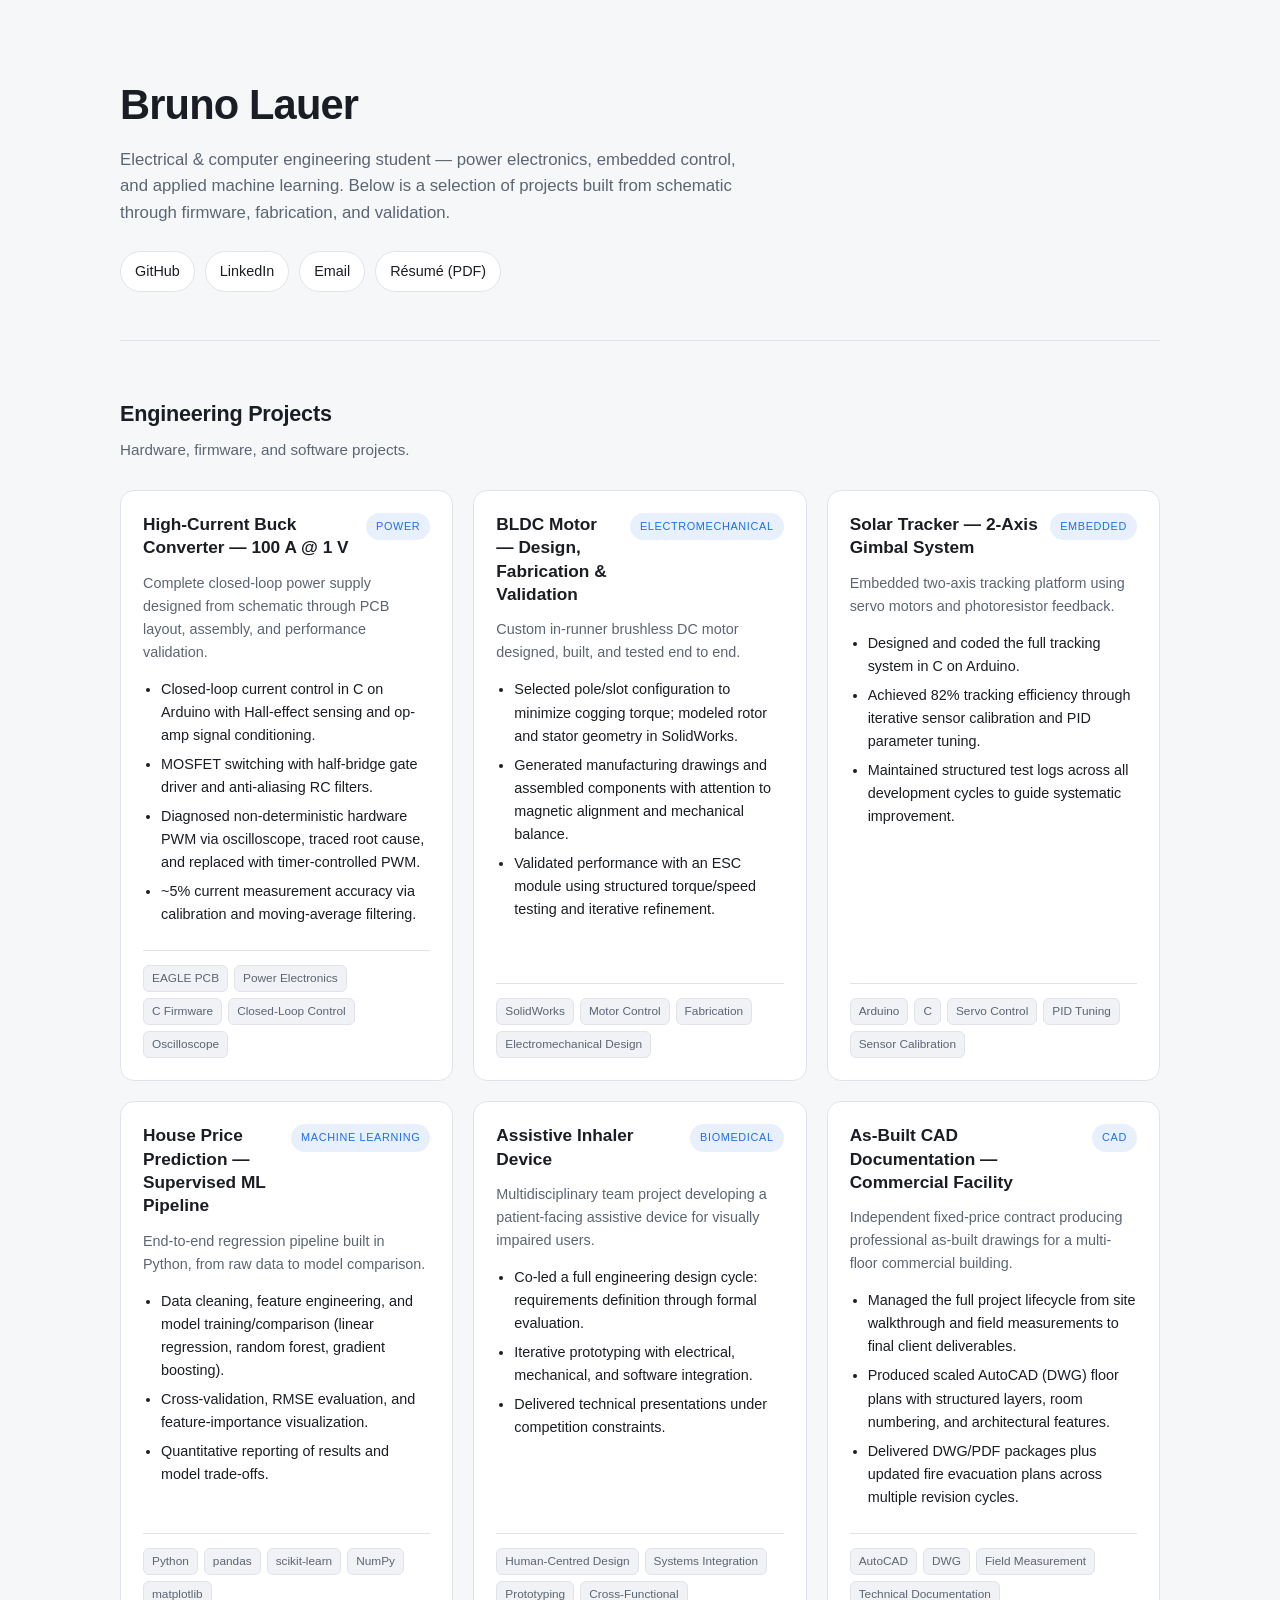
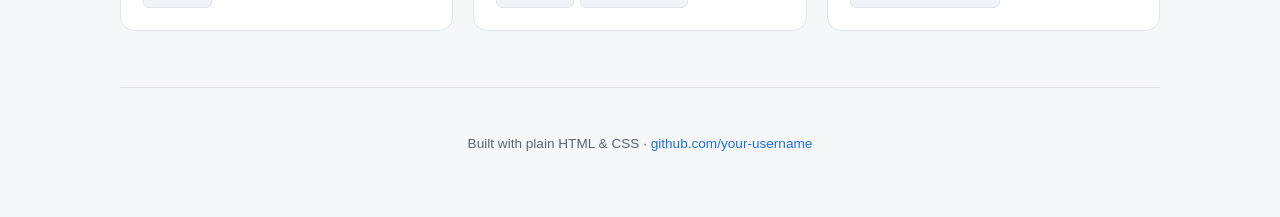
==== index.html @ 1a4f3170 "index.html" ====
<!DOCTYPE html>
<html lang="en">
<head>
<meta charset="UTF-8">
<meta name="viewport" content="width=device-width, initial-scale=1.0">
<title>Bruno Lauer — Engineering Projects</title>
<style>
  :root {
    --bg: #0f1115;
    --surface: #171a21;
    --surface-2: #1e222b;
    --border: #2a2f3a;
    --text: #e8eaf0;
    --muted: #9aa3b2;
    --accent: #4f9cf9;
    --accent-soft: rgba(79, 156, 249, 0.12);
    --radius: 14px;
  }

  @media (prefers-color-scheme: light) {
    :root {
      --bg: #f6f7f9;
      --surface: #ffffff;
      --surface-2: #f0f2f5;
      --border: #e0e4ea;
      --text: #1a1d23;
      --muted: #5c6572;
      --accent: #1f6feb;
      --accent-soft: rgba(31, 111, 235, 0.10);
    }
  }

  * { box-sizing: border-box; }

  html { scroll-behavior: smooth; }

  body {
    margin: 0;
    font-family: -apple-system, BlinkMacSystemFont, "Segoe UI", Roboto,
                 Helvetica, Arial, sans-serif;
    background: var(--bg);
    color: var(--text);
    line-height: 1.6;
    -webkit-font-smoothing: antialiased;
  }

  .wrap {
    max-width: 1080px;
    margin: 0 auto;
    padding: 0 20px;
  }

  /* ---------- Header ---------- */
  header {
    padding: 72px 0 48px;
    border-bottom: 1px solid var(--border);
  }

  header h1 {
    font-size: clamp(1.9rem, 4vw, 2.6rem);
    margin: 0 0 8px;
    letter-spacing: -0.02em;
  }

  .tagline {
    color: var(--muted);
    font-size: 1.05rem;
    max-width: 640px;
    margin: 0 0 24px;
  }

  .links {
    display: flex;
    flex-wrap: wrap;
    gap: 10px;
  }

  .links a {
    display: inline-flex;
    align-items: center;
    gap: 6px;
    padding: 8px 14px;
    border: 1px solid var(--border);
    border-radius: 999px;
    background: var(--surface);
    color: var(--text);
    text-decoration: none;
    font-size: 0.9rem;
    transition: border-color .15s, transform .15s;
  }

  .links a:hover {
    border-color: var(--accent);
    transform: translateY(-1px);
  }

  /* ---------- Sections ---------- */
  section { padding: 56px 0; }

  h2 {
    font-size: 1.35rem;
    margin: 0 0 6px;
    letter-spacing: -0.01em;
  }

  .section-sub {
    color: var(--muted);
    font-size: 0.95rem;
    margin: 0 0 28px;
  }

  /* ---------- Project grid ---------- */
  .grid {
    display: grid;
    grid-template-columns: repeat(auto-fit, minmax(320px, 1fr));
    gap: 20px;
  }

  .card {
    background: var(--surface);
    border: 1px solid var(--border);
    border-radius: var(--radius);
    padding: 22px;
    display: flex;
    flex-direction: column;
    transition: border-color .18s, transform .18s;
  }

  .card:hover {
    border-color: var(--accent);
    transform: translateY(-2px);
  }

  .card-top {
    display: flex;
    align-items: flex-start;
    justify-content: space-between;
    gap: 12px;
    margin-bottom: 4px;
  }

  .card h3 {
    font-size: 1.08rem;
    margin: 0;
    line-height: 1.35;
  }

  .badge {
    flex-shrink: 0;
    font-size: 0.68rem;
    text-transform: uppercase;
    letter-spacing: 0.06em;
    padding: 4px 9px;
    border-radius: 999px;
    background: var(--accent-soft);
    color: var(--accent);
    border: 1px solid transparent;
    white-space: nowrap;
  }

  .card .summary {
    color: var(--muted);
    font-size: 0.9rem;
    margin: 8px 0 14px;
  }

  .card ul {
    margin: 0 0 18px;
    padding-left: 18px;
    font-size: 0.9rem;
  }

  .card ul li { margin-bottom: 6px; }

  .tags {
    display: flex;
    flex-wrap: wrap;
    gap: 6px;
    margin-top: auto;
    padding-top: 14px;
    border-top: 1px solid var(--border);
  }

  .tag {
    font-size: 0.74rem;
    color: var(--muted);
    background: var(--surface-2);
    border: 1px solid var(--border);
    border-radius: 6px;
    padding: 3px 8px;
  }

  /* ---------- Footer ---------- */
  footer {
    border-top: 1px solid var(--border);
    padding: 32px 0 48px;
    color: var(--muted);
    font-size: 0.85rem;
    text-align: center;
  }

  footer a { color: var(--accent); text-decoration: none; }
  footer a:hover { text-decoration: underline; }
</style>
</head>
<body>

<div class="wrap">

  <!-- ================= HEADER ================= -->
  <header>
    <h1>Bruno Lauer</h1>
    <p class="tagline">
      Electrical &amp; computer engineering student — power electronics, embedded
      control, and applied machine learning. Below is a selection of projects
      built from schematic through firmware, fabrication, and validation.
    </p>
    <nav class="links">
      <a href="https://github.com/your-username">GitHub</a>
      <a href="https://linkedin.com/in/your-profile">LinkedIn</a>
      <a href="mailto:you@example.com">Email</a>
      <a href="resume.pdf">Résumé (PDF)</a>
    </nav>
  </header>

  <!-- ================= PROJECTS ================= -->
  <section id="projects">
    <h2>Engineering Projects</h2>
    <p class="section-sub">Hardware, firmware, and software projects.</p>

    <div class="grid">

      <!-- Buck Converter -->
      <article class="card">
        <div class="card-top">
          <h3>High-Current Buck Converter — 100&nbsp;A @ 1&nbsp;V</h3>
          <span class="badge">Power</span>
        </div>
        <p class="summary">
          Complete closed-loop power supply designed from schematic through PCB
          layout, assembly, and performance validation.
        </p>
        <ul>
          <li>Closed-loop current control in C on Arduino with Hall-effect sensing
              and op-amp signal conditioning.</li>
          <li>MOSFET switching with half-bridge gate driver and anti-aliasing RC filters.</li>
          <li>Diagnosed non-deterministic hardware PWM via oscilloscope, traced root
              cause, and replaced with timer-controlled PWM.</li>
          <li>~5% current measurement accuracy via calibration and moving-average filtering.</li>
        </ul>
        <div class="tags">
          <span class="tag">EAGLE PCB</span>
          <span class="tag">Power Electronics</span>
          <span class="tag">C Firmware</span>
          <span class="tag">Closed-Loop Control</span>
          <span class="tag">Oscilloscope</span>
        </div>
      </article>

      <!-- BLDC Motor -->
      <article class="card">
        <div class="card-top">
          <h3>BLDC Motor — Design, Fabrication &amp; Validation</h3>
          <span class="badge">Electromechanical</span>
        </div>
        <p class="summary">
          Custom in-runner brushless DC motor designed, built, and tested end to end.
        </p>
        <ul>
          <li>Selected pole/slot configuration to minimize cogging torque; modeled
              rotor and stator geometry in SolidWorks.</li>
          <li>Generated manufacturing drawings and assembled components with attention
              to magnetic alignment and mechanical balance.</li>
          <li>Validated performance with an ESC module using structured torque/speed
              testing and iterative refinement.</li>
        </ul>
        <div class="tags">
          <span class="tag">SolidWorks</span>
          <span class="tag">Motor Control</span>
          <span class="tag">Fabrication</span>
          <span class="tag">Electromechanical Design</span>
        </div>
      </article>

      <!-- Solar Tracker -->
      <article class="card">
        <div class="card-top">
          <h3>Solar Tracker — 2-Axis Gimbal System</h3>
          <span class="badge">Embedded</span>
        </div>
        <p class="summary">
          Embedded two-axis tracking platform using servo motors and photoresistor feedback.
        </p>
        <ul>
          <li>Designed and coded the full tracking system in C on Arduino.</li>
          <li>Achieved 82% tracking efficiency through iterative sensor calibration
              and PID parameter tuning.</li>
          <li>Maintained structured test logs across all development cycles to guide
              systematic improvement.</li>
        </ul>
        <div class="tags">
          <span class="tag">Arduino</span>
          <span class="tag">C</span>
          <span class="tag">Servo Control</span>
          <span class="tag">PID Tuning</span>
          <span class="tag">Sensor Calibration</span>
        </div>
      </article>

      <!-- House Price ML -->
      <article class="card">
        <div class="card-top">
          <h3>House Price Prediction — Supervised ML Pipeline</h3>
          <span class="badge">Machine Learning</span>
        </div>
        <p class="summary">
          End-to-end regression pipeline built in Python, from raw data to model comparison.
        </p>
        <ul>
          <li>Data cleaning, feature engineering, and model training/comparison
              (linear regression, random forest, gradient boosting).</li>
          <li>Cross-validation, RMSE evaluation, and feature-importance visualization.</li>
          <li>Quantitative reporting of results and model trade-offs.</li>
        </ul>
        <div class="tags">
          <span class="tag">Python</span>
          <span class="tag">pandas</span>
          <span class="tag">scikit-learn</span>
          <span class="tag">NumPy</span>
          <span class="tag">matplotlib</span>
        </div>
      </article>

      <!-- Assistive Inhaler -->
      <article class="card">
        <div class="card-top">
          <h3>Assistive Inhaler Device</h3>
          <span class="badge">Biomedical</span>
        </div>
        <p class="summary">
          Multidisciplinary team project developing a patient-facing assistive device
          for visually impaired users.
        </p>
        <ul>
          <li>Co-led a full engineering design cycle: requirements definition through
              formal evaluation.</li>
          <li>Iterative prototyping with electrical, mechanical, and software integration.</li>
          <li>Delivered technical presentations under competition constraints.</li>
        </ul>
        <div class="tags">
          <span class="tag">Human-Centred Design</span>
          <span class="tag">Systems Integration</span>
          <span class="tag">Prototyping</span>
          <span class="tag">Cross-Functional</span>
        </div>
      </article>

      <!-- CAD Documentation -->
      <article class="card">
        <div class="card-top">
          <h3>As-Built CAD Documentation — Commercial Facility</h3>
          <span class="badge">CAD</span>
        </div>
        <p class="summary">
          Independent fixed-price contract producing professional as-built drawings
          for a multi-floor commercial building.
        </p>
        <ul>
          <li>Managed the full project lifecycle from site walkthrough and field
              measurements to final client deliverables.</li>
          <li>Produced scaled AutoCAD (DWG) floor plans with structured layers,
              room numbering, and architectural features.</li>
          <li>Delivered DWG/PDF packages plus updated fire evacuation plans across
              multiple revision cycles.</li>
        </ul>
        <div class="tags">
          <span class="tag">AutoCAD</span>
          <span class="tag">DWG</span>
          <span class="tag">Field Measurement</span>
          <span class="tag">Technical Documentation</span>
        </div>
      </article>

    </div>
  </section>

  <!-- ================= FOOTER ================= -->
  <footer>
    <p>
      Built with plain HTML &amp; CSS ·
      <a href="https://github.com/your-username">github.com/your-username</a>
    </p>
  </footer>

</div>

</body>
</html>
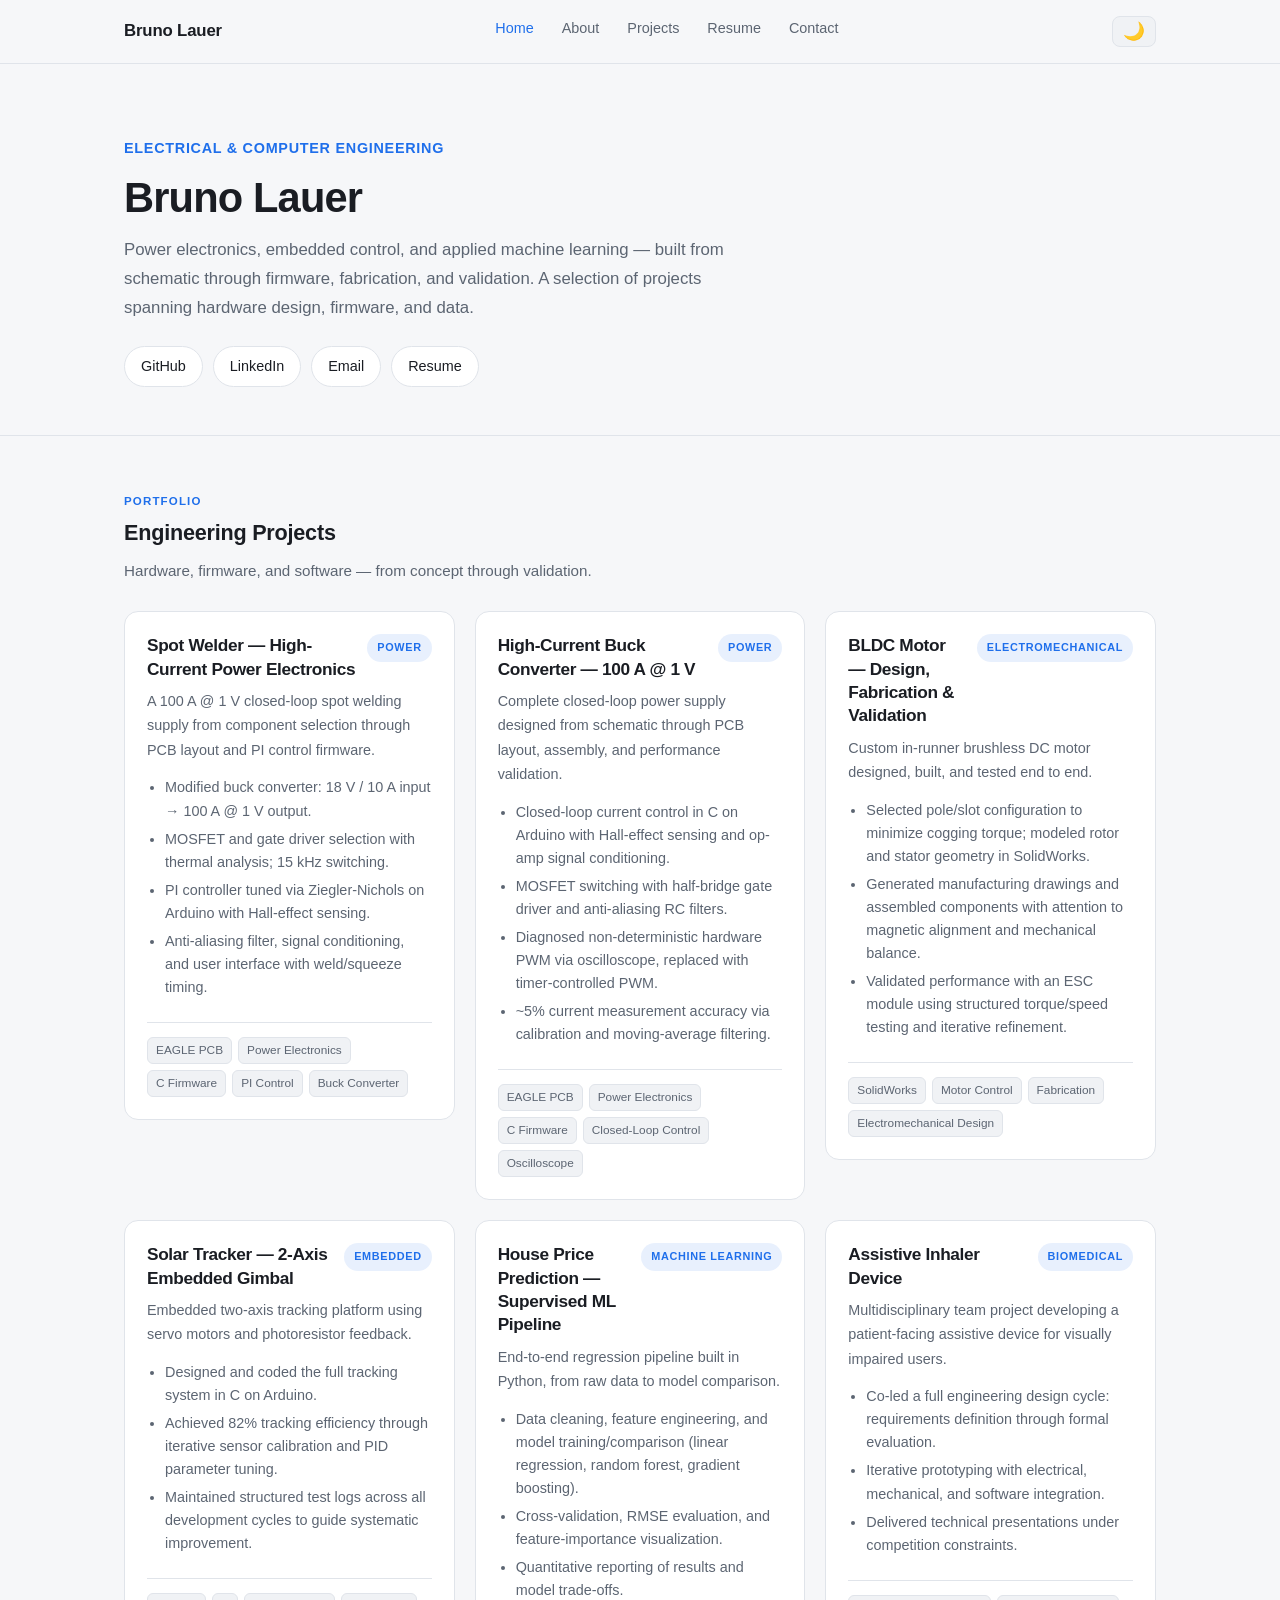
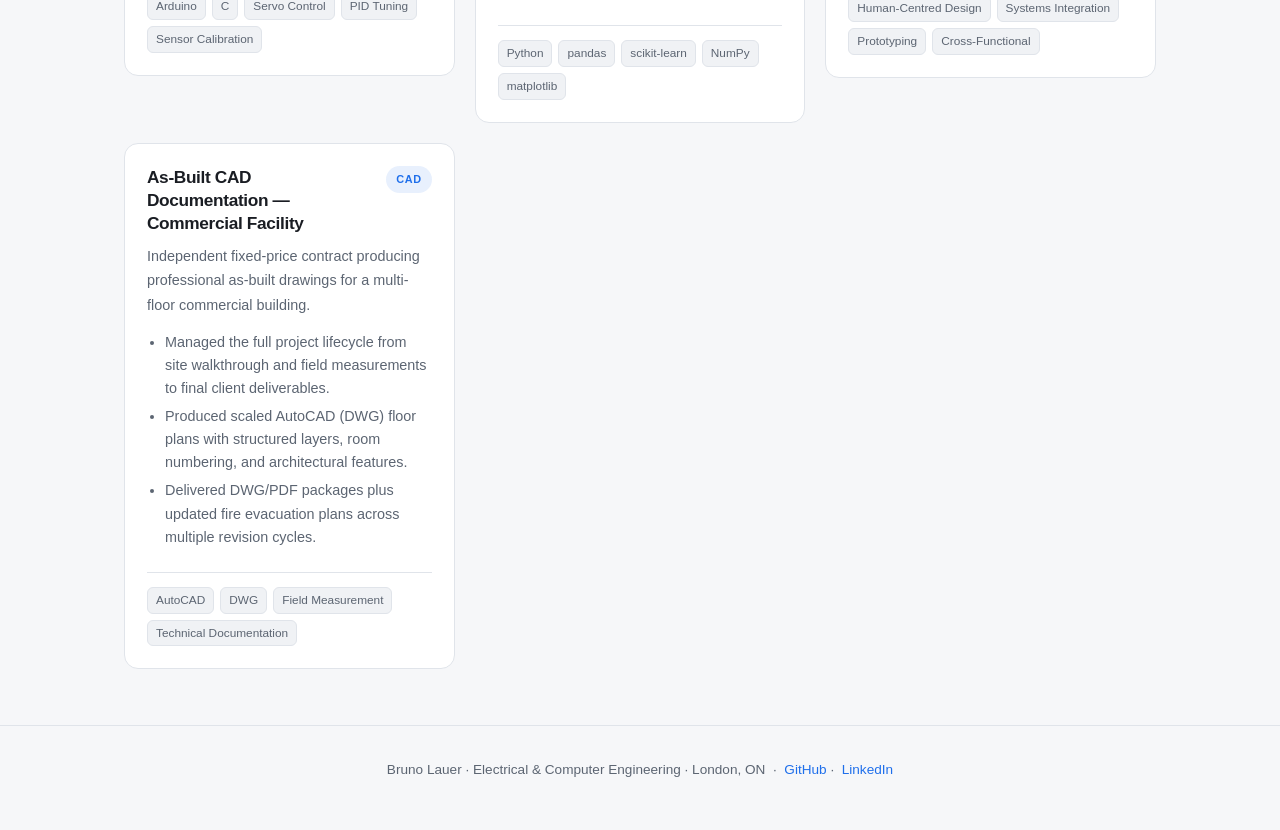
==== commit 885cfc3d: "Website update" ====
--- a/index.html
+++ b/index.html
@@ -4,395 +4,181 @@
 <meta charset="UTF-8">
 <meta name="viewport" content="width=device-width, initial-scale=1.0">
 <title>Bruno Lauer — Engineering Projects</title>
-<style>
-  :root {
-    --bg: #0f1115;
-    --surface: #171a21;
-    --surface-2: #1e222b;
-    --border: #2a2f3a;
-    --text: #e8eaf0;
-    --muted: #9aa3b2;
-    --accent: #4f9cf9;
-    --accent-soft: rgba(79, 156, 249, 0.12);
-    --radius: 14px;
-  }
-
-  @media (prefers-color-scheme: light) {
-    :root {
-      --bg: #f6f7f9;
-      --surface: #ffffff;
-      --surface-2: #f0f2f5;
-      --border: #e0e4ea;
-      --text: #1a1d23;
-      --muted: #5c6572;
-      --accent: #1f6feb;
-      --accent-soft: rgba(31, 111, 235, 0.10);
-    }
-  }
-
-  * { box-sizing: border-box; }
-
-  html { scroll-behavior: smooth; }
-
-  body {
-    margin: 0;
-    font-family: -apple-system, BlinkMacSystemFont, "Segoe UI", Roboto,
-                 Helvetica, Arial, sans-serif;
-    background: var(--bg);
-    color: var(--text);
-    line-height: 1.6;
-    -webkit-font-smoothing: antialiased;
-  }
-
-  .wrap {
-    max-width: 1080px;
-    margin: 0 auto;
-    padding: 0 20px;
-  }
-
-  /* ---------- Header ---------- */
-  header {
-    padding: 72px 0 48px;
-    border-bottom: 1px solid var(--border);
-  }
-
-  header h1 {
-    font-size: clamp(1.9rem, 4vw, 2.6rem);
-    margin: 0 0 8px;
-    letter-spacing: -0.02em;
-  }
-
-  .tagline {
-    color: var(--muted);
-    font-size: 1.05rem;
-    max-width: 640px;
-    margin: 0 0 24px;
-  }
-
-  .links {
-    display: flex;
-    flex-wrap: wrap;
-    gap: 10px;
-  }
-
-  .links a {
-    display: inline-flex;
-    align-items: center;
-    gap: 6px;
-    padding: 8px 14px;
-    border: 1px solid var(--border);
-    border-radius: 999px;
-    background: var(--surface);
-    color: var(--text);
-    text-decoration: none;
-    font-size: 0.9rem;
-    transition: border-color .15s, transform .15s;
-  }
-
-  .links a:hover {
-    border-color: var(--accent);
-    transform: translateY(-1px);
-  }
-
-  /* ---------- Sections ---------- */
-  section { padding: 56px 0; }
-
-  h2 {
-    font-size: 1.35rem;
-    margin: 0 0 6px;
-    letter-spacing: -0.01em;
-  }
-
-  .section-sub {
-    color: var(--muted);
-    font-size: 0.95rem;
-    margin: 0 0 28px;
-  }
-
-  /* ---------- Project grid ---------- */
-  .grid {
-    display: grid;
-    grid-template-columns: repeat(auto-fit, minmax(320px, 1fr));
-    gap: 20px;
-  }
-
-  .card {
-    background: var(--surface);
-    border: 1px solid var(--border);
-    border-radius: var(--radius);
-    padding: 22px;
-    display: flex;
-    flex-direction: column;
-    transition: border-color .18s, transform .18s;
-  }
-
-  .card:hover {
-    border-color: var(--accent);
-    transform: translateY(-2px);
-  }
-
-  .card-top {
-    display: flex;
-    align-items: flex-start;
-    justify-content: space-between;
-    gap: 12px;
-    margin-bottom: 4px;
-  }
-
-  .card h3 {
-    font-size: 1.08rem;
-    margin: 0;
-    line-height: 1.35;
-  }
-
-  .badge {
-    flex-shrink: 0;
-    font-size: 0.68rem;
-    text-transform: uppercase;
-    letter-spacing: 0.06em;
-    padding: 4px 9px;
-    border-radius: 999px;
-    background: var(--accent-soft);
-    color: var(--accent);
-    border: 1px solid transparent;
-    white-space: nowrap;
-  }
-
-  .card .summary {
-    color: var(--muted);
-    font-size: 0.9rem;
-    margin: 8px 0 14px;
-  }
-
-  .card ul {
-    margin: 0 0 18px;
-    padding-left: 18px;
-    font-size: 0.9rem;
-  }
-
-  .card ul li { margin-bottom: 6px; }
-
-  .tags {
-    display: flex;
-    flex-wrap: wrap;
-    gap: 6px;
-    margin-top: auto;
-    padding-top: 14px;
-    border-top: 1px solid var(--border);
-  }
-
-  .tag {
-    font-size: 0.74rem;
-    color: var(--muted);
-    background: var(--surface-2);
-    border: 1px solid var(--border);
-    border-radius: 6px;
-    padding: 3px 8px;
-  }
-
-  /* ---------- Footer ---------- */
-  footer {
-    border-top: 1px solid var(--border);
-    padding: 32px 0 48px;
-    color: var(--muted);
-    font-size: 0.85rem;
-    text-align: center;
-  }
-
-  footer a { color: var(--accent); text-decoration: none; }
-  footer a:hover { text-decoration: underline; }
-</style>
+<link rel="stylesheet" href="assets/css/style.css">
 </head>
 <body>
 
-<div class="wrap">
+<nav class="nav">
+  <div class="wrap">
+    <a href="index.html" class="nav-brand">Bruno Lauer</a>
+    <ul class="nav-links" id="nav-links">
+      <li><a href="index.html">Home</a></li>
+      <li><a href="about.html">About</a></li>
+      <li><a href="projects/index.html">Projects</a></li>
+      <li><a href="resume.html">Resume</a></li>
+      <li><a href="contact.html">Contact</a></li>
+    </ul>
+    <div class="nav-right">
+      <button class="theme-toggle" id="theme-toggle" aria-label="Toggle theme">☀️</button>
+      <button class="hamburger" id="hamburger" aria-label="Menu">☰</button>
+    </div>
+  </div>
+</nav>
 
-  <!-- ================= HEADER ================= -->
-  <header>
+<header class="hero">
+  <div class="wrap">
+    <p class="hero-sub">Electrical &amp; Computer Engineering</p>
     <h1>Bruno Lauer</h1>
     <p class="tagline">
-      Electrical &amp; computer engineering student — power electronics, embedded
-      control, and applied machine learning. Below is a selection of projects
-      built from schematic through firmware, fabrication, and validation.
+      Power electronics, embedded control, and applied machine learning — built from
+      schematic through firmware, fabrication, and validation. A selection of projects
+      spanning hardware design, firmware, and data.
     </p>
     <nav class="links">
-      <a href="https://github.com/your-username">GitHub</a>
-      <a href="https://linkedin.com/in/your-profile">LinkedIn</a>
-      <a href="mailto:you@example.com">Email</a>
-      <a href="resume.pdf">Résumé (PDF)</a>
+      <a href="https://github.com/Blauer4096" target="_blank" rel="noopener">GitHub</a>
+      <a href="https://linkedin.com/in/bruno-lauer-353a502b2" target="_blank" rel="noopener">LinkedIn</a>
+      <a href="mailto:lb2017dec5@gmail.com">Email</a>
+      <a href="resume.html">Resume</a>
     </nav>
-  </header>
+  </div>
+</header>
 
-  <!-- ================= PROJECTS ================= -->
-  <section id="projects">
-    <h2>Engineering Projects</h2>
-    <p class="section-sub">Hardware, firmware, and software projects.</p>
+<main>
+  <div class="wrap">
+    <section id="projects">
+      <p class="section-label">Portfolio</p>
+      <h2>Engineering Projects</h2>
+      <p class="section-sub">Hardware, firmware, and software — from concept through validation.</p>
+      <div class="grid">
 
-    <div class="grid">
+        <a href="projects/spot-welder.html" class="card-link">
+          <article class="card">
+            <div class="card-top"><h3>Spot Welder — High-Current Power Electronics</h3><span class="badge">Power</span></div>
+            <p class="summary">A 100 A @ 1 V closed-loop spot welding supply from component selection through PCB layout and PI control firmware.</p>
+            <ul>
+              <li>Modified buck converter: 18 V / 10 A input &rarr; 100 A @ 1 V output.</li>
+              <li>MOSFET and gate driver selection with thermal analysis; 15 kHz switching.</li>
+              <li>PI controller tuned via Ziegler-Nichols on Arduino with Hall-effect sensing.</li>
+              <li>Anti-aliasing filter, signal conditioning, and user interface with weld/squeeze timing.</li>
+            </ul>
+            <div class="tags">
+              <span class="tag">EAGLE PCB</span><span class="tag">Power Electronics</span><span class="tag">C Firmware</span><span class="tag">PI Control</span><span class="tag">Buck Converter</span>
+            </div>
+          </article>
+        </a>
 
-      <!-- Buck Converter -->
-      <article class="card">
-        <div class="card-top">
-          <h3>High-Current Buck Converter — 100&nbsp;A @ 1&nbsp;V</h3>
-          <span class="badge">Power</span>
-        </div>
-        <p class="summary">
-          Complete closed-loop power supply designed from schematic through PCB
-          layout, assembly, and performance validation.
-        </p>
-        <ul>
-          <li>Closed-loop current control in C on Arduino with Hall-effect sensing
-              and op-amp signal conditioning.</li>
-          <li>MOSFET switching with half-bridge gate driver and anti-aliasing RC filters.</li>
-          <li>Diagnosed non-deterministic hardware PWM via oscilloscope, traced root
-              cause, and replaced with timer-controlled PWM.</li>
-          <li>~5% current measurement accuracy via calibration and moving-average filtering.</li>
-        </ul>
-        <div class="tags">
-          <span class="tag">EAGLE PCB</span>
-          <span class="tag">Power Electronics</span>
-          <span class="tag">C Firmware</span>
-          <span class="tag">Closed-Loop Control</span>
-          <span class="tag">Oscilloscope</span>
-        </div>
-      </article>
+        <a href="projects/buck-converter.html" class="card-link">
+          <article class="card">
+            <div class="card-top"><h3>High-Current Buck Converter — 100&nbsp;A @ 1&nbsp;V</h3><span class="badge">Power</span></div>
+            <p class="summary">Complete closed-loop power supply designed from schematic through PCB layout, assembly, and performance validation.</p>
+            <ul>
+              <li>Closed-loop current control in C on Arduino with Hall-effect sensing and op-amp signal conditioning.</li>
+              <li>MOSFET switching with half-bridge gate driver and anti-aliasing RC filters.</li>
+              <li>Diagnosed non-deterministic hardware PWM via oscilloscope, replaced with timer-controlled PWM.</li>
+              <li>~5% current measurement accuracy via calibration and moving-average filtering.</li>
+            </ul>
+            <div class="tags">
+              <span class="tag">EAGLE PCB</span><span class="tag">Power Electronics</span><span class="tag">C Firmware</span><span class="tag">Closed-Loop Control</span><span class="tag">Oscilloscope</span>
+            </div>
+          </article>
+        </a>
 
-      <!-- BLDC Motor -->
-      <article class="card">
-        <div class="card-top">
-          <h3>BLDC Motor — Design, Fabrication &amp; Validation</h3>
-          <span class="badge">Electromechanical</span>
-        </div>
-        <p class="summary">
-          Custom in-runner brushless DC motor designed, built, and tested end to end.
-        </p>
-        <ul>
-          <li>Selected pole/slot configuration to minimize cogging torque; modeled
-              rotor and stator geometry in SolidWorks.</li>
-          <li>Generated manufacturing drawings and assembled components with attention
-              to magnetic alignment and mechanical balance.</li>
-          <li>Validated performance with an ESC module using structured torque/speed
-              testing and iterative refinement.</li>
-        </ul>
-        <div class="tags">
-          <span class="tag">SolidWorks</span>
-          <span class="tag">Motor Control</span>
-          <span class="tag">Fabrication</span>
-          <span class="tag">Electromechanical Design</span>
-        </div>
-      </article>
+        <a href="projects/bldc-motor.html" class="card-link">
+          <article class="card">
+            <div class="card-top"><h3>BLDC Motor — Design, Fabrication &amp; Validation</h3><span class="badge">Electromechanical</span></div>
+            <p class="summary">Custom in-runner brushless DC motor designed, built, and tested end to end.</p>
+            <ul>
+              <li>Selected pole/slot configuration to minimize cogging torque; modeled rotor and stator geometry in SolidWorks.</li>
+              <li>Generated manufacturing drawings and assembled components with attention to magnetic alignment and mechanical balance.</li>
+              <li>Validated performance with an ESC module using structured torque/speed testing and iterative refinement.</li>
+            </ul>
+            <div class="tags">
+              <span class="tag">SolidWorks</span><span class="tag">Motor Control</span><span class="tag">Fabrication</span><span class="tag">Electromechanical Design</span>
+            </div>
+          </article>
+        </a>
 
-      <!-- Solar Tracker -->
-      <article class="card">
-        <div class="card-top">
-          <h3>Solar Tracker — 2-Axis Gimbal System</h3>
-          <span class="badge">Embedded</span>
-        </div>
-        <p class="summary">
-          Embedded two-axis tracking platform using servo motors and photoresistor feedback.
-        </p>
-        <ul>
-          <li>Designed and coded the full tracking system in C on Arduino.</li>
-          <li>Achieved 82% tracking efficiency through iterative sensor calibration
-              and PID parameter tuning.</li>
-          <li>Maintained structured test logs across all development cycles to guide
-              systematic improvement.</li>
-        </ul>
-        <div class="tags">
-          <span class="tag">Arduino</span>
-          <span class="tag">C</span>
-          <span class="tag">Servo Control</span>
-          <span class="tag">PID Tuning</span>
-          <span class="tag">Sensor Calibration</span>
-        </div>
-      </article>
+        <a href="projects/solar-tracker.html" class="card-link">
+          <article class="card">
+            <div class="card-top"><h3>Solar Tracker — 2-Axis Embedded Gimbal</h3><span class="badge">Embedded</span></div>
+            <p class="summary">Embedded two-axis tracking platform using servo motors and photoresistor feedback.</p>
+            <ul>
+              <li>Designed and coded the full tracking system in C on Arduino.</li>
+              <li>Achieved 82% tracking efficiency through iterative sensor calibration and PID parameter tuning.</li>
+              <li>Maintained structured test logs across all development cycles to guide systematic improvement.</li>
+            </ul>
+            <div class="tags">
+              <span class="tag">Arduino</span><span class="tag">C</span><span class="tag">Servo Control</span><span class="tag">PID Tuning</span><span class="tag">Sensor Calibration</span>
+            </div>
+          </article>
+        </a>
 
-      <!-- House Price ML -->
-      <article class="card">
-        <div class="card-top">
-          <h3>House Price Prediction — Supervised ML Pipeline</h3>
-          <span class="badge">Machine Learning</span>
-        </div>
-        <p class="summary">
-          End-to-end regression pipeline built in Python, from raw data to model comparison.
-        </p>
-        <ul>
-          <li>Data cleaning, feature engineering, and model training/comparison
-              (linear regression, random forest, gradient boosting).</li>
-          <li>Cross-validation, RMSE evaluation, and feature-importance visualization.</li>
-          <li>Quantitative reporting of results and model trade-offs.</li>
-        </ul>
-        <div class="tags">
-          <span class="tag">Python</span>
-          <span class="tag">pandas</span>
-          <span class="tag">scikit-learn</span>
-          <span class="tag">NumPy</span>
-          <span class="tag">matplotlib</span>
-        </div>
-      </article>
+        <a href="projects/house-price-ml.html" class="card-link">
+          <article class="card">
+            <div class="card-top"><h3>House Price Prediction — Supervised ML Pipeline</h3><span class="badge">Machine Learning</span></div>
+            <p class="summary">End-to-end regression pipeline built in Python, from raw data to model comparison.</p>
+            <ul>
+              <li>Data cleaning, feature engineering, and model training/comparison (linear regression, random forest, gradient boosting).</li>
+              <li>Cross-validation, RMSE evaluation, and feature-importance visualization.</li>
+              <li>Quantitative reporting of results and model trade-offs.</li>
+            </ul>
+            <div class="tags">
+              <span class="tag">Python</span><span class="tag">pandas</span><span class="tag">scikit-learn</span><span class="tag">NumPy</span><span class="tag">matplotlib</span>
+            </div>
+          </article>
+        </a>
 
-      <!-- Assistive Inhaler -->
-      <article class="card">
-        <div class="card-top">
-          <h3>Assistive Inhaler Device</h3>
-          <span class="badge">Biomedical</span>
-        </div>
-        <p class="summary">
-          Multidisciplinary team project developing a patient-facing assistive device
-          for visually impaired users.
-        </p>
-        <ul>
-          <li>Co-led a full engineering design cycle: requirements definition through
-              formal evaluation.</li>
-          <li>Iterative prototyping with electrical, mechanical, and software integration.</li>
-          <li>Delivered technical presentations under competition constraints.</li>
-        </ul>
-        <div class="tags">
-          <span class="tag">Human-Centred Design</span>
-          <span class="tag">Systems Integration</span>
-          <span class="tag">Prototyping</span>
-          <span class="tag">Cross-Functional</span>
-        </div>
-      </article>
+        <a href="projects/assistive-inhaler.html" class="card-link">
+          <article class="card">
+            <div class="card-top"><h3>Assistive Inhaler Device</h3><span class="badge">Biomedical</span></div>
+            <p class="summary">Multidisciplinary team project developing a patient-facing assistive device for visually impaired users.</p>
+            <ul>
+              <li>Co-led a full engineering design cycle: requirements definition through formal evaluation.</li>
+              <li>Iterative prototyping with electrical, mechanical, and software integration.</li>
+              <li>Delivered technical presentations under competition constraints.</li>
+            </ul>
+            <div class="tags">
+              <span class="tag">Human-Centred Design</span><span class="tag">Systems Integration</span><span class="tag">Prototyping</span><span class="tag">Cross-Functional</span>
+            </div>
+          </article>
+        </a>
 
-      <!-- CAD Documentation -->
-      <article class="card">
-        <div class="card-top">
-          <h3>As-Built CAD Documentation — Commercial Facility</h3>
-          <span class="badge">CAD</span>
-        </div>
-        <p class="summary">
-          Independent fixed-price contract producing professional as-built drawings
-          for a multi-floor commercial building.
-        </p>
-        <ul>
-          <li>Managed the full project lifecycle from site walkthrough and field
-              measurements to final client deliverables.</li>
-          <li>Produced scaled AutoCAD (DWG) floor plans with structured layers,
-              room numbering, and architectural features.</li>
-          <li>Delivered DWG/PDF packages plus updated fire evacuation plans across
-              multiple revision cycles.</li>
-        </ul>
-        <div class="tags">
-          <span class="tag">AutoCAD</span>
-          <span class="tag">DWG</span>
-          <span class="tag">Field Measurement</span>
-          <span class="tag">Technical Documentation</span>
-        </div>
-      </article>
+        <a href="projects/cad-documentation.html" class="card-link">
+          <article class="card">
+            <div class="card-top"><h3>As-Built CAD Documentation — Commercial Facility</h3><span class="badge">CAD</span></div>
+            <p class="summary">Independent fixed-price contract producing professional as-built drawings for a multi-floor commercial building.</p>
+            <ul>
+              <li>Managed the full project lifecycle from site walkthrough and field measurements to final client deliverables.</li>
+              <li>Produced scaled AutoCAD (DWG) floor plans with structured layers, room numbering, and architectural features.</li>
+              <li>Delivered DWG/PDF packages plus updated fire evacuation plans across multiple revision cycles.</li>
+            </ul>
+            <div class="tags">
+              <span class="tag">AutoCAD</span><span class="tag">DWG</span><span class="tag">Field Measurement</span><span class="tag">Technical Documentation</span>
+            </div>
+          </article>
+        </a>
 
-    </div>
-  </section>
+      </div>
+    </section>
+  </div>
+</main>
 
-  <!-- ================= FOOTER ================= -->
-  <footer>
-    <p>
-      Built with plain HTML &amp; CSS ·
-      <a href="https://github.com/your-username">github.com/your-username</a>
-    </p>
-  </footer>
-
+<div class="lightbox" id="lightbox" aria-hidden="true">
+  <img id="lightbox-img" src="" alt="">
 </div>
 
+<footer>
+  <div class="wrap">
+    <p>
+      Bruno Lauer &middot; Electrical &amp; Computer Engineering &middot; London, ON
+      &nbsp;&middot;&nbsp;
+      <a href="https://github.com/Blauer4096" target="_blank" rel="noopener">GitHub</a>
+      &middot;&nbsp;
+      <a href="https://linkedin.com/in/bruno-lauer-353a502b2" target="_blank" rel="noopener">LinkedIn</a>
+    </p>
+  </div>
+</footer>
+
+<script src="assets/js/main.js"></script>
 </body>
 </html>
--- a/assets/css/style.css
+++ b/assets/css/style.css
@@ -0,0 +1,546 @@
+/* ===================================================
+   Bruno Lauer Portfolio — style.css
+   Shared design system: dark/light via CSS vars
+   =================================================== */
+
+/* ---- Custom Properties ---- */
+:root {
+  --bg: #0f1115;
+  --surface: #171a21;
+  --surface-2: #1e222b;
+  --border: #2a2f3a;
+  --text: #e8eaf0;
+  --muted: #9aa3b2;
+  --accent: #4f9cf9;
+  --accent-soft: rgba(79, 156, 249, 0.12);
+  --accent-hover: #6bafff;
+  --radius: 14px;
+  --radius-sm: 8px;
+  --shadow: 0 4px 20px rgba(0,0,0,0.25);
+  --font-body: -apple-system, BlinkMacSystemFont, "Segoe UI", Roboto, Helvetica, Arial, sans-serif;
+  --font-mono: "Cascadia Code", "Fira Code", "JetBrains Mono", Consolas, monospace;
+  --max-w: 1080px;
+  --header-h: 64px;
+}
+
+@media (prefers-color-scheme: light) {
+  :root {
+    --bg: #f6f7f9;
+    --surface: #ffffff;
+    --surface-2: #f0f2f5;
+    --border: #e0e4ea;
+    --text: #1a1d23;
+    --muted: #5c6572;
+    --accent: #1f6feb;
+    --accent-soft: rgba(31, 111, 235, 0.10);
+    --accent-hover: #3b82f6;
+    --shadow: 0 4px 20px rgba(0,0,0,0.08);
+  }
+}
+
+/* ---- Reset & Base ---- */
+*, *::before, *::after { box-sizing: border-box; }
+
+html { scroll-behavior: smooth; }
+
+body {
+  margin: 0;
+  font-family: var(--font-body);
+  background: var(--bg);
+  color: var(--text);
+  line-height: 1.6;
+  -webkit-font-smoothing: antialiased;
+  padding-top: var(--header-h);
+}
+
+a { color: var(--accent); text-decoration: none; }
+a:hover { text-decoration: underline; }
+
+img { max-width: 100%; display: block; }
+
+.wrap {
+  max-width: var(--max-w);
+  margin: 0 auto;
+  padding: 0 24px;
+}
+
+/* ---- Typography ---- */
+h1, h2, h3, h4 { margin: 0 0 0.5em; line-height: 1.25; letter-spacing: -0.02em; }
+h1 { font-size: clamp(1.9rem, 4vw, 2.6rem); }
+h2 { font-size: 1.35rem; letter-spacing: -0.01em; }
+h3 { font-size: 1.1rem; }
+p  { margin: 0 0 1em; color: var(--muted); line-height: 1.7; }
+p:last-child { margin-bottom: 0; }
+ul, ol { margin: 0 0 1em; padding-left: 1.4em; }
+li { margin-bottom: 0.4em; color: var(--muted); }
+code {
+  font-family: var(--font-mono);
+  font-size: 0.875em;
+  background: var(--surface-2);
+  border: 1px solid var(--border);
+  border-radius: 4px;
+  padding: 1px 5px;
+}
+
+/* ---- Navigation ---- */
+.nav {
+  position: fixed;
+  top: 0; left: 0; right: 0;
+  height: var(--header-h);
+  background: var(--bg);
+  border-bottom: 1px solid var(--border);
+  z-index: 100;
+  display: flex;
+  align-items: center;
+}
+.nav .wrap {
+  display: flex;
+  align-items: center;
+  justify-content: space-between;
+  width: 100%;
+}
+.nav-brand {
+  font-weight: 700;
+  font-size: 1.05rem;
+  color: var(--text);
+  text-decoration: none;
+  letter-spacing: -0.01em;
+}
+.nav-brand:hover { text-decoration: none; color: var(--accent); }
+
+.nav-links {
+  display: flex;
+  align-items: center;
+  gap: 4px;
+  list-style: none;
+  margin: 0;
+  padding: 0;
+}
+.nav-links a {
+  display: block;
+  padding: 6px 12px;
+  border-radius: var(--radius-sm);
+  color: var(--muted);
+  font-size: 0.9rem;
+  text-decoration: none;
+  transition: color 0.15s, background 0.15s;
+}
+.nav-links a:hover { color: var(--text); background: var(--surface-2); text-decoration: none; }
+.nav-links a.active { color: var(--accent); }
+
+.nav-right {
+  display: flex;
+  align-items: center;
+  gap: 8px;
+}
+
+.theme-toggle {
+  background: var(--surface-2);
+  border: 1px solid var(--border);
+  border-radius: 8px;
+  padding: 6px 10px;
+  cursor: pointer;
+  color: var(--muted);
+  font-size: 1.1rem;
+  line-height: 1;
+  transition: background 0.15s, color 0.15s;
+}
+.theme-toggle:hover { background: var(--border); color: var(--text); }
+
+.hamburger {
+  display: none;
+  background: none;
+  border: none;
+  cursor: pointer;
+  padding: 6px;
+  color: var(--text);
+  font-size: 1.4rem;
+}
+
+/* ---- Sections ---- */
+section { padding: 56px 0; }
+.section-sub { color: var(--muted); font-size: 0.95rem; margin: 0 0 28px; }
+.section-label {
+  font-size: 0.72rem;
+  text-transform: uppercase;
+  letter-spacing: 0.1em;
+  color: var(--accent);
+  margin-bottom: 8px;
+  font-weight: 600;
+}
+
+/* ---- Hero ---- */
+.hero { padding: 72px 0 48px; border-bottom: 1px solid var(--border); }
+.hero-sub { color: var(--accent); font-size: 0.9rem; font-weight: 600; letter-spacing: 0.05em; text-transform: uppercase; margin-bottom: 12px; }
+.hero h1 { margin-bottom: 12px; }
+.tagline {
+  color: var(--muted);
+  font-size: 1.05rem;
+  max-width: 640px;
+  margin: 0 0 24px;
+}
+.links {
+  display: flex;
+  flex-wrap: wrap;
+  gap: 10px;
+}
+.links a, .btn {
+  display: inline-flex;
+  align-items: center;
+  gap: 6px;
+  padding: 8px 16px;
+  border: 1px solid var(--border);
+  border-radius: 999px;
+  background: var(--surface);
+  color: var(--text);
+  text-decoration: none;
+  font-size: 0.9rem;
+  font-family: var(--font-body);
+  cursor: pointer;
+  transition: border-color 0.15s, transform 0.15s;
+}
+.links a:hover { border-color: var(--accent); transform: translateY(-1px); text-decoration: none; }
+.btn-primary {
+  background: var(--accent);
+  color: #fff;
+  border-color: var(--accent);
+}
+.btn-primary:hover { background: var(--accent-hover); border-color: var(--accent-hover); transform: translateY(-1px); }
+
+/* ---- Page Header (project pages) ---- */
+.page-header {
+  padding: 48px 0 40px;
+  border-bottom: 1px solid var(--border);
+  margin-bottom: 48px;
+}
+.page-header .breadcrumb {
+  font-size: 0.85rem;
+  color: var(--muted);
+  margin-bottom: 12px;
+}
+.page-header .breadcrumb a { color: var(--muted); }
+.page-header .breadcrumb a:hover { color: var(--accent); text-decoration: none; }
+.page-header .badge { margin-bottom: 10px; }
+.page-header h1 { margin-bottom: 12px; }
+.page-header .page-subtitle { color: var(--muted); font-size: 1.05rem; max-width: 680px; }
+
+/* ---- Project Grid ---- */
+.grid {
+  display: grid;
+  grid-template-columns: repeat(auto-fill, minmax(320px, 1fr));
+  gap: 20px;
+}
+
+.card {
+  background: var(--surface);
+  border: 1px solid var(--border);
+  border-radius: var(--radius);
+  padding: 22px;
+  display: flex;
+  flex-direction: column;
+  transition: border-color 0.18s, transform 0.18s, box-shadow 0.18s;
+}
+.card:hover {
+  border-color: var(--accent);
+  transform: translateY(-2px);
+  box-shadow: var(--shadow);
+}
+.card-link { text-decoration: none; color: inherit; display: flex; flex-direction: column; flex: 1; }
+.card-link:hover { text-decoration: none; }
+.card-top {
+  display: flex;
+  align-items: flex-start;
+  justify-content: space-between;
+  gap: 12px;
+  margin-bottom: 8px;
+}
+.card h3 { font-size: 1.08rem; margin: 0; line-height: 1.35; }
+.card .summary { color: var(--muted); font-size: 0.9rem; margin: 0 0 14px; }
+.card ul { margin: 0 0 18px; padding-left: 18px; font-size: 0.9rem; }
+.card ul li { margin-bottom: 5px; }
+.card .tags {
+  display: flex;
+  flex-wrap: wrap;
+  gap: 6px;
+  margin-top: auto;
+  padding-top: 14px;
+  border-top: 1px solid var(--border);
+}
+.tag {
+  font-size: 0.74rem;
+  color: var(--muted);
+  background: var(--surface-2);
+  border: 1px solid var(--border);
+  border-radius: 6px;
+  padding: 3px 8px;
+}
+.badge {
+  flex-shrink: 0;
+  font-size: 0.68rem;
+  text-transform: uppercase;
+  letter-spacing: 0.06em;
+  padding: 4px 9px;
+  border-radius: 999px;
+  background: var(--accent-soft);
+  color: var(--accent);
+  border: 1px solid transparent;
+  white-space: nowrap;
+  font-weight: 600;
+}
+
+/* ---- Specs Table ---- */
+.specs-table {
+  width: 100%;
+  border-collapse: collapse;
+  font-size: 0.9rem;
+  margin-bottom: 32px;
+}
+.specs-table th, .specs-table td {
+  padding: 10px 16px;
+  text-align: left;
+  border-bottom: 1px solid var(--border);
+}
+.specs-table th {
+  color: var(--muted);
+  font-weight: 500;
+  width: 30%;
+  font-size: 0.82rem;
+  text-transform: uppercase;
+  letter-spacing: 0.05em;
+}
+.specs-table td { color: var(--text); }
+
+/* ---- Content Sections ---- */
+.content-section { margin-bottom: 48px; }
+.content-section h2 {
+  font-size: 1.15rem;
+  margin-bottom: 16px;
+  padding-bottom: 8px;
+  border-bottom: 1px solid var(--border);
+}
+.content-section p { color: var(--muted); }
+
+/* ---- Figures / Image Gallery ---- */
+.figure-grid {
+  display: grid;
+  grid-template-columns: repeat(auto-fill, minmax(280px, 1fr));
+  gap: 16px;
+  margin: 24px 0;
+}
+.figure {
+  background: var(--surface-2);
+  border: 1px solid var(--border);
+  border-radius: var(--radius-sm);
+  overflow: hidden;
+}
+.figure img { width: 100%; height: auto; }
+.figure figcaption {
+  padding: 10px 14px;
+  font-size: 0.8rem;
+  color: var(--muted);
+  border-top: 1px solid var(--border);
+}
+
+/* ---- Lightbox ---- */
+.lightbox {
+  display: none;
+  position: fixed;
+  inset: 0;
+  background: rgba(0,0,0,0.9);
+  z-index: 200;
+  align-items: center;
+  justify-content: center;
+  cursor: zoom-out;
+}
+.lightbox.open { display: flex; }
+.lightbox img { max-width: 90vw; max-height: 90vh; border-radius: 8px; }
+
+/* ---- Prose (rich content) ---- */
+.prose h3 { font-size: 1rem; color: var(--text); margin: 24px 0 8px; }
+.prose ul li { color: var(--muted); }
+.prose strong { color: var(--text); font-weight: 600; }
+
+/* ---- Skills ---- */
+.skill-group { margin-bottom: 28px; }
+.skill-group h3 { font-size: 0.8rem; text-transform: uppercase; letter-spacing: 0.08em; color: var(--accent); margin-bottom: 10px; font-weight: 600; }
+.skill-tags { display: flex; flex-wrap: wrap; gap: 8px; }
+.skill-tag {
+  font-size: 0.8rem;
+  color: var(--muted);
+  background: var(--surface-2);
+  border: 1px solid var(--border);
+  border-radius: 6px;
+  padding: 5px 10px;
+}
+
+/* ---- Timeline ---- */
+.timeline { border-left: 2px solid var(--border); padding-left: 28px; margin-left: 8px; }
+.timeline-item { position: relative; margin-bottom: 36px; }
+.timeline-item::before {
+  content: '';
+  position: absolute;
+  left: -34px;
+  top: 6px;
+  width: 10px;
+  height: 10px;
+  border-radius: 50%;
+  background: var(--accent);
+  border: 2px solid var(--bg);
+}
+.timeline-item h3 { margin-bottom: 4px; }
+.timeline-item .meta { font-size: 0.85rem; color: var(--muted); margin-bottom: 8px; }
+.timeline-item p { margin: 0; }
+
+/* ---- Contact ---- */
+.contact-card {
+  background: var(--surface);
+  border: 1px solid var(--border);
+  border-radius: var(--radius);
+  padding: 32px;
+  max-width: 560px;
+}
+.contact-row {
+  display: flex;
+  align-items: center;
+  gap: 14px;
+  padding: 14px 0;
+  border-bottom: 1px solid var(--border);
+  color: var(--muted);
+  text-decoration: none;
+  transition: color 0.15s;
+}
+.contact-row:last-child { border-bottom: none; }
+.contact-row:hover { color: var(--accent); text-decoration: none; }
+.contact-row .icon { font-size: 1.2rem; width: 24px; text-align: center; flex-shrink: 0; }
+
+/* ---- Footer ---- */
+footer {
+  border-top: 1px solid var(--border);
+  padding: 32px 0 48px;
+  color: var(--muted);
+  font-size: 0.85rem;
+  text-align: center;
+}
+footer a { color: var(--accent); }
+footer a:hover { text-decoration: underline; }
+
+/* ---- Scroll Reveal ---- */
+.reveal {
+  opacity: 0;
+  transform: translateY(16px);
+  transition: opacity 0.5s ease, transform 0.5s ease;
+}
+.reveal.visible { opacity: 1; transform: none; }
+
+/* ---- Download Button ---- */
+.download-btn {
+  display: inline-flex;
+  align-items: center;
+  gap: 8px;
+  padding: 10px 20px;
+  background: var(--accent);
+  color: #fff;
+  border-radius: var(--radius-sm);
+  font-size: 0.9rem;
+  font-weight: 600;
+  text-decoration: none;
+  transition: background 0.15s, transform 0.15s;
+  margin-bottom: 32px;
+}
+.download-btn:hover { background: var(--accent-hover); transform: translateY(-1px); text-decoration: none; }
+
+/* ---- Prev / Next nav ---- */
+.project-nav {
+  display: flex;
+  justify-content: space-between;
+  gap: 16px;
+  margin-top: 56px;
+  padding-top: 32px;
+  border-top: 1px solid var(--border);
+}
+.project-nav-btn {
+  display: flex;
+  flex-direction: column;
+  padding: 16px 20px;
+  background: var(--surface);
+  border: 1px solid var(--border);
+  border-radius: var(--radius);
+  text-decoration: none;
+  color: var(--muted);
+  font-size: 0.85rem;
+  transition: border-color 0.15s, color 0.15s;
+  flex: 1;
+  max-width: 240px;
+}
+.project-nav-btn:hover { border-color: var(--accent); color: var(--text); text-decoration: none; }
+.project-nav-btn .nav-label { font-size: 0.72rem; text-transform: uppercase; letter-spacing: 0.06em; color: var(--accent); margin-bottom: 4px; }
+.project-nav-btn .nav-title { font-weight: 600; color: var(--text); font-size: 0.95rem; }
+.project-nav-btn.next { text-align: right; align-self: flex-end; }
+
+/* ---- Filter Tabs ---- */
+.filter-tabs {
+  display: flex;
+  flex-wrap: wrap;
+  gap: 8px;
+  margin-bottom: 32px;
+}
+.filter-tab {
+  padding: 6px 14px;
+  border-radius: 999px;
+  border: 1px solid var(--border);
+  background: var(--surface);
+  color: var(--muted);
+  font-size: 0.85rem;
+  cursor: pointer;
+  transition: all 0.15s;
+  font-family: var(--font-body);
+}
+.filter-tab:hover, .filter-tab.active { border-color: var(--accent); color: var(--accent); background: var(--accent-soft); }
+
+/* ---- Print / Resume ---- */
+.resume-layout { max-width: 820px; margin: 0 auto; }
+.resume-section { margin-bottom: 36px; }
+.resume-section h2 {
+  font-size: 0.8rem;
+  text-transform: uppercase;
+  letter-spacing: 0.1em;
+  color: var(--accent);
+  border-bottom: 2px solid var(--border);
+  padding-bottom: 6px;
+  margin-bottom: 16px;
+}
+.resume-entry { margin-bottom: 16px; }
+.resume-entry h3 { font-size: 1rem; margin-bottom: 2px; }
+.resume-entry .meta { font-size: 0.85rem; color: var(--muted); margin-bottom: 6px; }
+.resume-entry ul { margin: 0; }
+.resume-entry li { color: var(--muted); font-size: 0.9rem; }
+
+/* ---- Responsive ---- */
+@media (max-width: 768px) {
+  .nav-links { display: none; }
+  .nav-links.open {
+    display: flex;
+    flex-direction: column;
+    position: absolute;
+    top: var(--header-h);
+    left: 0; right: 0;
+    background: var(--surface);
+    border-bottom: 1px solid var(--border);
+    padding: 12px;
+    gap: 4px;
+  }
+  .nav-links.open a { padding: 10px 14px; }
+  .hamburger { display: block; }
+  h1 { font-size: 1.8rem; }
+  .grid { grid-template-columns: 1fr; }
+  .figure-grid { grid-template-columns: 1fr; }
+  .project-nav { flex-direction: column; }
+  .project-nav-btn { max-width: 100%; }
+  .specs-table th { width: 40%; }
+}
+
+@media print {
+  .nav, .theme-toggle, .hamburger, .project-nav, .btn, .download-btn { display: none !important; }
+  body { background: white; color: black; padding-top: 0; }
+  .card { break-inside: avoid; }
+}
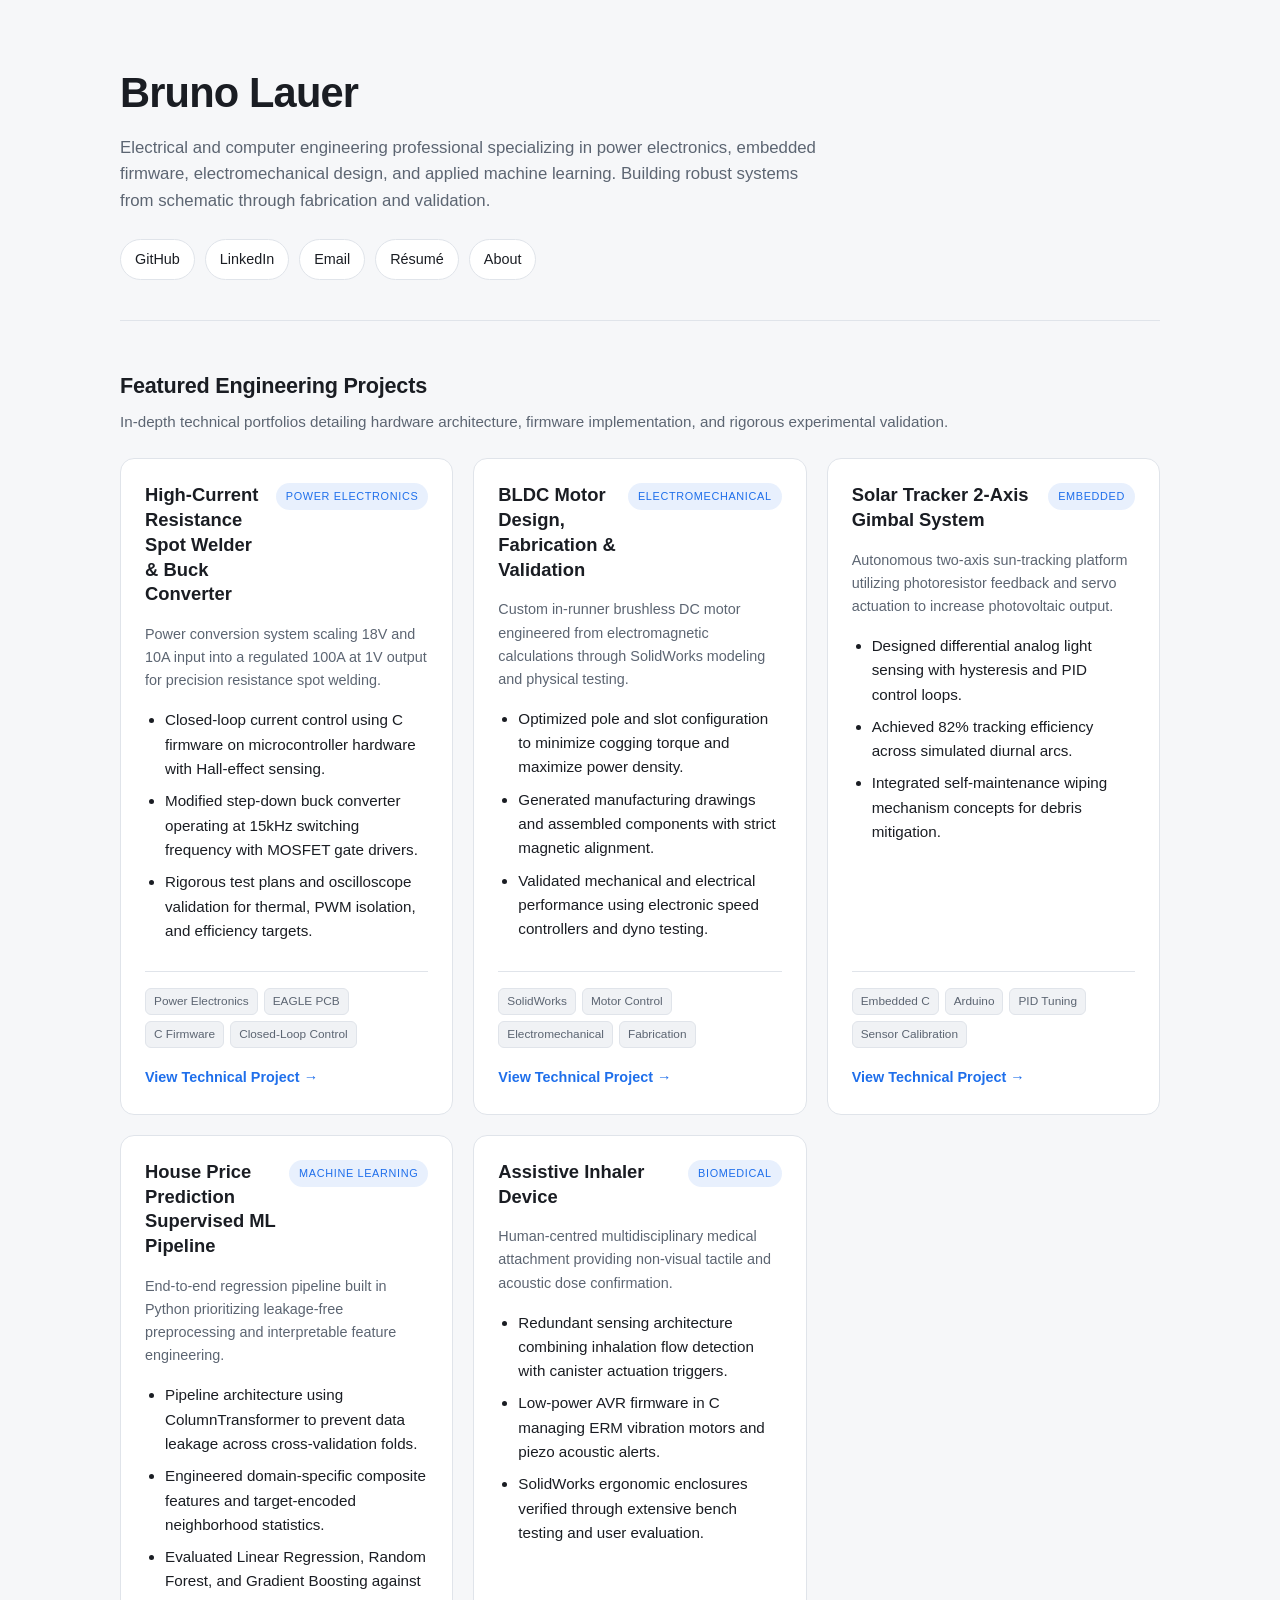
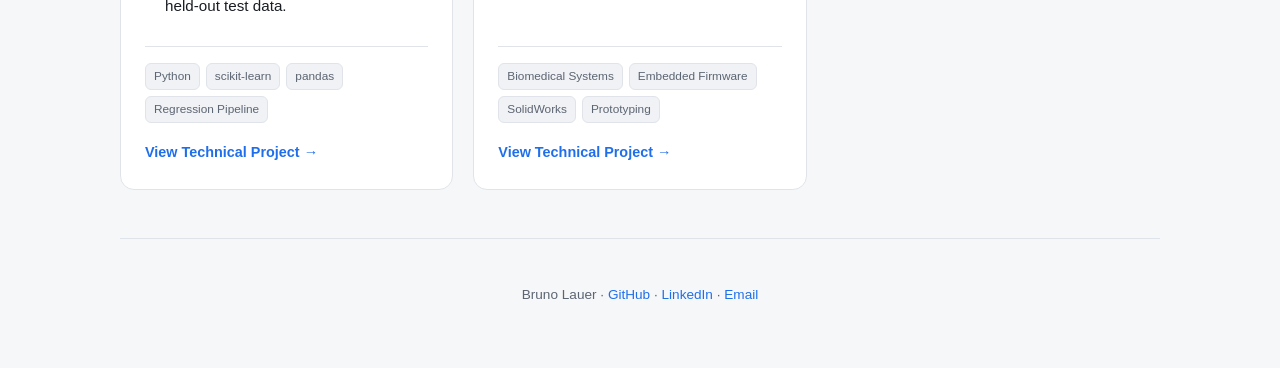
==== commit 772bc76f: "V 0.1.2" ====
--- a/index.html
+++ b/index.html
@@ -3,182 +3,162 @@
 <head>
 <meta charset="UTF-8">
 <meta name="viewport" content="width=device-width, initial-scale=1.0">
-<title>Bruno Lauer — Engineering Projects</title>
+<title>Bruno Lauer | Engineering Portfolio</title>
 <link rel="stylesheet" href="assets/css/style.css">
 </head>
 <body>
-
-<nav class="nav">
-  <div class="wrap">
-    <a href="index.html" class="nav-brand">Bruno Lauer</a>
-    <ul class="nav-links" id="nav-links">
-      <li><a href="index.html">Home</a></li>
-      <li><a href="about.html">About</a></li>
-      <li><a href="projects/index.html">Projects</a></li>
-      <li><a href="resume.html">Resume</a></li>
-      <li><a href="contact.html">Contact</a></li>
-    </ul>
-    <div class="nav-right">
-      <button class="theme-toggle" id="theme-toggle" aria-label="Toggle theme">☀️</button>
-      <button class="hamburger" id="hamburger" aria-label="Menu">☰</button>
-    </div>
-  </div>
-</nav>
-
-<header class="hero">
-  <div class="wrap">
-    <p class="hero-sub">Electrical &amp; Computer Engineering</p>
+<div class="wrap">
+  <header>
     <h1>Bruno Lauer</h1>
     <p class="tagline">
-      Power electronics, embedded control, and applied machine learning — built from
-      schematic through firmware, fabrication, and validation. A selection of projects
-      spanning hardware design, firmware, and data.
+      Electrical and computer engineering professional specializing in power electronics, embedded firmware, electromechanical design, and applied machine learning. Building robust systems from schematic through fabrication and validation.
     </p>
     <nav class="links">
-      <a href="https://github.com/Blauer4096" target="_blank" rel="noopener">GitHub</a>
-      <a href="https://linkedin.com/in/bruno-lauer-353a502b2" target="_blank" rel="noopener">LinkedIn</a>
+      <a href="https://github.com/Blauer4096" target="_blank">GitHub</a>
+      <a href="https://linkedin.com/in/bruno-lauer-353a502b2" target="_blank">LinkedIn</a>
       <a href="mailto:lb2017dec5@gmail.com">Email</a>
-      <a href="resume.html">Resume</a>
+      <a href="resume.html">Résumé</a>
+      <a href="about.html">About</a>
     </nav>
-  </div>
-</header>
+  </header>
 
-<main>
-  <div class="wrap">
-    <section id="projects">
-      <p class="section-label">Portfolio</p>
-      <h2>Engineering Projects</h2>
-      <p class="section-sub">Hardware, firmware, and software — from concept through validation.</p>
-      <div class="grid">
+  <section id="projects">
+    <h2>Featured Engineering Projects</h2>
+    <p class="section-sub">In-depth technical portfolios detailing hardware architecture, firmware implementation, and rigorous experimental validation.</p>
 
-        <a href="projects/spot-welder.html" class="card-link">
-          <article class="card">
-            <div class="card-top"><h3>Spot Welder — High-Current Power Electronics</h3><span class="badge">Power</span></div>
-            <p class="summary">A 100 A @ 1 V closed-loop spot welding supply from component selection through PCB layout and PI control firmware.</p>
-            <ul>
-              <li>Modified buck converter: 18 V / 10 A input &rarr; 100 A @ 1 V output.</li>
-              <li>MOSFET and gate driver selection with thermal analysis; 15 kHz switching.</li>
-              <li>PI controller tuned via Ziegler-Nichols on Arduino with Hall-effect sensing.</li>
-              <li>Anti-aliasing filter, signal conditioning, and user interface with weld/squeeze timing.</li>
-            </ul>
-            <div class="tags">
-              <span class="tag">EAGLE PCB</span><span class="tag">Power Electronics</span><span class="tag">C Firmware</span><span class="tag">PI Control</span><span class="tag">Buck Converter</span>
-            </div>
-          </article>
-        </a>
+    <div class="grid">
+      <!-- Spot Welder & Buck Converter -->
+      <article class="card">
+        <div class="card-top">
+          <h3>High-Current Resistance Spot Welder & Buck Converter</h3>
+          <span class="badge">Power Electronics</span>
+        </div>
+        <p class="summary">
+          Power conversion system scaling 18V and 10A input into a regulated 100A at 1V output for precision resistance spot welding.
+        </p>
+        <ul>
+          <li>Closed-loop current control using C firmware on microcontroller hardware with Hall-effect sensing.</li>
+          <li>Modified step-down buck converter operating at 15kHz switching frequency with MOSFET gate drivers.</li>
+          <li>Rigorous test plans and oscilloscope validation for thermal, PWM isolation, and efficiency targets.</li>
+        </ul>
+        <div class="tags">
+          <span class="tag">Power Electronics</span>
+          <span class="tag">EAGLE PCB</span>
+          <span class="tag">C Firmware</span>
+          <span class="tag">Closed-Loop Control</span>
+        </div>
+        <div style="margin-top: 16px;">
+          <a href="projects/spot-welder.html" style="color: var(--accent); text-decoration: none; font-size: 0.9rem; font-weight: 550;">View Technical Project →</a>
+        </div>
+      </article>
 
-        <a href="projects/buck-converter.html" class="card-link">
-          <article class="card">
-            <div class="card-top"><h3>High-Current Buck Converter — 100&nbsp;A @ 1&nbsp;V</h3><span class="badge">Power</span></div>
-            <p class="summary">Complete closed-loop power supply designed from schematic through PCB layout, assembly, and performance validation.</p>
-            <ul>
-              <li>Closed-loop current control in C on Arduino with Hall-effect sensing and op-amp signal conditioning.</li>
-              <li>MOSFET switching with half-bridge gate driver and anti-aliasing RC filters.</li>
-              <li>Diagnosed non-deterministic hardware PWM via oscilloscope, replaced with timer-controlled PWM.</li>
-              <li>~5% current measurement accuracy via calibration and moving-average filtering.</li>
-            </ul>
-            <div class="tags">
-              <span class="tag">EAGLE PCB</span><span class="tag">Power Electronics</span><span class="tag">C Firmware</span><span class="tag">Closed-Loop Control</span><span class="tag">Oscilloscope</span>
-            </div>
-          </article>
-        </a>
+      <!-- BLDC Motor -->
+      <article class="card">
+        <div class="card-top">
+          <h3>BLDC Motor Design, Fabrication & Validation</h3>
+          <span class="badge">Electromechanical</span>
+        </div>
+        <p class="summary">
+          Custom in-runner brushless DC motor engineered from electromagnetic calculations through SolidWorks modeling and physical testing.
+        </p>
+        <ul>
+          <li>Optimized pole and slot configuration to minimize cogging torque and maximize power density.</li>
+          <li>Generated manufacturing drawings and assembled components with strict magnetic alignment.</li>
+          <li>Validated mechanical and electrical performance using electronic speed controllers and dyno testing.</li>
+        </ul>
+        <div class="tags">
+          <span class="tag">SolidWorks</span>
+          <span class="tag">Motor Control</span>
+          <span class="tag">Electromechanical</span>
+          <span class="tag">Fabrication</span>
+        </div>
+        <div style="margin-top: 16px;">
+          <a href="projects/bldc-motor.html" style="color: var(--accent); text-decoration: none; font-size: 0.9rem; font-weight: 550;">View Technical Project →</a>
+        </div>
+      </article>
 
-        <a href="projects/bldc-motor.html" class="card-link">
-          <article class="card">
-            <div class="card-top"><h3>BLDC Motor — Design, Fabrication &amp; Validation</h3><span class="badge">Electromechanical</span></div>
-            <p class="summary">Custom in-runner brushless DC motor designed, built, and tested end to end.</p>
-            <ul>
-              <li>Selected pole/slot configuration to minimize cogging torque; modeled rotor and stator geometry in SolidWorks.</li>
-              <li>Generated manufacturing drawings and assembled components with attention to magnetic alignment and mechanical balance.</li>
-              <li>Validated performance with an ESC module using structured torque/speed testing and iterative refinement.</li>
-            </ul>
-            <div class="tags">
-              <span class="tag">SolidWorks</span><span class="tag">Motor Control</span><span class="tag">Fabrication</span><span class="tag">Electromechanical Design</span>
-            </div>
-          </article>
-        </a>
+      <!-- Solar Tracker -->
+      <article class="card">
+        <div class="card-top">
+          <h3>Solar Tracker 2-Axis Gimbal System</h3>
+          <span class="badge">Embedded</span>
+        </div>
+        <p class="summary">
+          Autonomous two-axis sun-tracking platform utilizing photoresistor feedback and servo actuation to increase photovoltaic output.
+        </p>
+        <ul>
+          <li>Designed differential analog light sensing with hysteresis and PID control loops.</li>
+          <li>Achieved 82% tracking efficiency across simulated diurnal arcs.</li>
+          <li>Integrated self-maintenance wiping mechanism concepts for debris mitigation.</li>
+        </ul>
+        <div class="tags">
+          <span class="tag">Embedded C</span>
+          <span class="tag">Arduino</span>
+          <span class="tag">PID Tuning</span>
+          <span class="tag">Sensor Calibration</span>
+        </div>
+        <div style="margin-top: 16px;">
+          <a href="projects/solar-tracker.html" style="color: var(--accent); text-decoration: none; font-size: 0.9rem; font-weight: 550;">View Technical Project →</a>
+        </div>
+      </article>
 
-        <a href="projects/solar-tracker.html" class="card-link">
-          <article class="card">
-            <div class="card-top"><h3>Solar Tracker — 2-Axis Embedded Gimbal</h3><span class="badge">Embedded</span></div>
-            <p class="summary">Embedded two-axis tracking platform using servo motors and photoresistor feedback.</p>
-            <ul>
-              <li>Designed and coded the full tracking system in C on Arduino.</li>
-              <li>Achieved 82% tracking efficiency through iterative sensor calibration and PID parameter tuning.</li>
-              <li>Maintained structured test logs across all development cycles to guide systematic improvement.</li>
-            </ul>
-            <div class="tags">
-              <span class="tag">Arduino</span><span class="tag">C</span><span class="tag">Servo Control</span><span class="tag">PID Tuning</span><span class="tag">Sensor Calibration</span>
-            </div>
-          </article>
-        </a>
+      <!-- House Price ML -->
+      <article class="card">
+        <div class="card-top">
+          <h3>House Price Prediction Supervised ML Pipeline</h3>
+          <span class="badge">Machine Learning</span>
+        </div>
+        <p class="summary">
+          End-to-end regression pipeline built in Python prioritizing leakage-free preprocessing and interpretable feature engineering.
+        </p>
+        <ul>
+          <li>Pipeline architecture using ColumnTransformer to prevent data leakage across cross-validation folds.</li>
+          <li>Engineered domain-specific composite features and target-encoded neighborhood statistics.</li>
+          <li>Evaluated Linear Regression, Random Forest, and Gradient Boosting against held-out test data.</li>
+        </ul>
+        <div class="tags">
+          <span class="tag">Python</span>
+          <span class="tag">scikit-learn</span>
+          <span class="tag">pandas</span>
+          <span class="tag">Regression Pipeline</span>
+        </div>
+        <div style="margin-top: 16px;">
+          <a href="projects/house-price-ml.html" style="color: var(--accent); text-decoration: none; font-size: 0.9rem; font-weight: 550;">View Technical Project →</a>
+        </div>
+      </article>
 
-        <a href="projects/house-price-ml.html" class="card-link">
-          <article class="card">
-            <div class="card-top"><h3>House Price Prediction — Supervised ML Pipeline</h3><span class="badge">Machine Learning</span></div>
-            <p class="summary">End-to-end regression pipeline built in Python, from raw data to model comparison.</p>
-            <ul>
-              <li>Data cleaning, feature engineering, and model training/comparison (linear regression, random forest, gradient boosting).</li>
-              <li>Cross-validation, RMSE evaluation, and feature-importance visualization.</li>
-              <li>Quantitative reporting of results and model trade-offs.</li>
-            </ul>
-            <div class="tags">
-              <span class="tag">Python</span><span class="tag">pandas</span><span class="tag">scikit-learn</span><span class="tag">NumPy</span><span class="tag">matplotlib</span>
-            </div>
-          </article>
-        </a>
+      <!-- Assistive Inhaler -->
+      <article class="card">
+        <div class="card-top">
+          <h3>Assistive Inhaler Device</h3>
+          <span class="badge">Biomedical</span>
+        </div>
+        <p class="summary">
+          Human-centred multidisciplinary medical attachment providing non-visual tactile and acoustic dose confirmation.
+        </p>
+        <ul>
+          <li>Redundant sensing architecture combining inhalation flow detection with canister actuation triggers.</li>
+          <li>Low-power AVR firmware in C managing ERM vibration motors and piezo acoustic alerts.</li>
+          <li>SolidWorks ergonomic enclosures verified through extensive bench testing and user evaluation.</li>
+        </ul>
+        <div class="tags">
+          <span class="tag">Biomedical Systems</span>
+          <span class="tag">Embedded Firmware</span>
+          <span class="tag">SolidWorks</span>
+          <span class="tag">Prototyping</span>
+        </div>
+        <div style="margin-top: 16px;">
+          <a href="projects/assistive-inhaler.html" style="color: var(--accent); text-decoration: none; font-size: 0.9rem; font-weight: 550;">View Technical Project →</a>
+        </div>
+      </article>
 
-        <a href="projects/assistive-inhaler.html" class="card-link">
-          <article class="card">
-            <div class="card-top"><h3>Assistive Inhaler Device</h3><span class="badge">Biomedical</span></div>
-            <p class="summary">Multidisciplinary team project developing a patient-facing assistive device for visually impaired users.</p>
-            <ul>
-              <li>Co-led a full engineering design cycle: requirements definition through formal evaluation.</li>
-              <li>Iterative prototyping with electrical, mechanical, and software integration.</li>
-              <li>Delivered technical presentations under competition constraints.</li>
-            </ul>
-            <div class="tags">
-              <span class="tag">Human-Centred Design</span><span class="tag">Systems Integration</span><span class="tag">Prototyping</span><span class="tag">Cross-Functional</span>
-            </div>
-          </article>
-        </a>
+    </div>
+  </section>
 
-        <a href="projects/cad-documentation.html" class="card-link">
-          <article class="card">
-            <div class="card-top"><h3>As-Built CAD Documentation — Commercial Facility</h3><span class="badge">CAD</span></div>
-            <p class="summary">Independent fixed-price contract producing professional as-built drawings for a multi-floor commercial building.</p>
-            <ul>
-              <li>Managed the full project lifecycle from site walkthrough and field measurements to final client deliverables.</li>
-              <li>Produced scaled AutoCAD (DWG) floor plans with structured layers, room numbering, and architectural features.</li>
-              <li>Delivered DWG/PDF packages plus updated fire evacuation plans across multiple revision cycles.</li>
-            </ul>
-            <div class="tags">
-              <span class="tag">AutoCAD</span><span class="tag">DWG</span><span class="tag">Field Measurement</span><span class="tag">Technical Documentation</span>
-            </div>
-          </article>
-        </a>
-
-      </div>
-    </section>
-  </div>
-</main>
-
-<div class="lightbox" id="lightbox" aria-hidden="true">
-  <img id="lightbox-img" src="" alt="">
+  <footer>
+    <p>Bruno Lauer · <a href="https://github.com/Blauer4096" target="_blank">GitHub</a> · <a href="https://linkedin.com/in/bruno-lauer-353a502b2" target="_blank">LinkedIn</a> · <a href="mailto:lb2017dec5@gmail.com">Email</a></p>
+  </footer>
 </div>
-
-<footer>
-  <div class="wrap">
-    <p>
-      Bruno Lauer &middot; Electrical &amp; Computer Engineering &middot; London, ON
-      &nbsp;&middot;&nbsp;
-      <a href="https://github.com/Blauer4096" target="_blank" rel="noopener">GitHub</a>
-      &middot;&nbsp;
-      <a href="https://linkedin.com/in/bruno-lauer-353a502b2" target="_blank" rel="noopener">LinkedIn</a>
-    </p>
-  </div>
-</footer>
-
 <script src="assets/js/main.js"></script>
 </body>
-</html>+</html>
--- a/assets/css/style.css
+++ b/assets/css/style.css
@@ -1,546 +1,315 @@
-/* ===================================================
-   Bruno Lauer Portfolio — style.css
-   Shared design system: dark/light via CSS vars
-   =================================================== */
-
-/* ---- Custom Properties ---- */
-:root {
-  --bg: #0f1115;
-  --surface: #171a21;
-  --surface-2: #1e222b;
-  --border: #2a2f3a;
-  --text: #e8eaf0;
-  --muted: #9aa3b2;
-  --accent: #4f9cf9;
-  --accent-soft: rgba(79, 156, 249, 0.12);
-  --accent-hover: #6bafff;
-  --radius: 14px;
-  --radius-sm: 8px;
-  --shadow: 0 4px 20px rgba(0,0,0,0.25);
-  --font-body: -apple-system, BlinkMacSystemFont, "Segoe UI", Roboto, Helvetica, Arial, sans-serif;
-  --font-mono: "Cascadia Code", "Fira Code", "JetBrains Mono", Consolas, monospace;
-  --max-w: 1080px;
-  --header-h: 64px;
-}
-
-@media (prefers-color-scheme: light) {
   :root {
-    --bg: #f6f7f9;
-    --surface: #ffffff;
-    --surface-2: #f0f2f5;
-    --border: #e0e4ea;
-    --text: #1a1d23;
-    --muted: #5c6572;
-    --accent: #1f6feb;
-    --accent-soft: rgba(31, 111, 235, 0.10);
-    --accent-hover: #3b82f6;
-    --shadow: 0 4px 20px rgba(0,0,0,0.08);
-  }
-}
-
-/* ---- Reset & Base ---- */
-*, *::before, *::after { box-sizing: border-box; }
-
-html { scroll-behavior: smooth; }
-
-body {
-  margin: 0;
-  font-family: var(--font-body);
-  background: var(--bg);
-  color: var(--text);
-  line-height: 1.6;
-  -webkit-font-smoothing: antialiased;
-  padding-top: var(--header-h);
-}
-
-a { color: var(--accent); text-decoration: none; }
-a:hover { text-decoration: underline; }
-
-img { max-width: 100%; display: block; }
-
-.wrap {
-  max-width: var(--max-w);
-  margin: 0 auto;
-  padding: 0 24px;
-}
-
-/* ---- Typography ---- */
-h1, h2, h3, h4 { margin: 0 0 0.5em; line-height: 1.25; letter-spacing: -0.02em; }
-h1 { font-size: clamp(1.9rem, 4vw, 2.6rem); }
-h2 { font-size: 1.35rem; letter-spacing: -0.01em; }
-h3 { font-size: 1.1rem; }
-p  { margin: 0 0 1em; color: var(--muted); line-height: 1.7; }
-p:last-child { margin-bottom: 0; }
-ul, ol { margin: 0 0 1em; padding-left: 1.4em; }
-li { margin-bottom: 0.4em; color: var(--muted); }
-code {
-  font-family: var(--font-mono);
-  font-size: 0.875em;
-  background: var(--surface-2);
-  border: 1px solid var(--border);
-  border-radius: 4px;
-  padding: 1px 5px;
-}
-
-/* ---- Navigation ---- */
+    --bg: #0f1115;
+    --surface: #171a21;
+    --surface-2: #1e222b;
+    --border: #2a2f3a;
+    --text: #e8eaf0;
+    --muted: #9aa3b2;
+    --accent: #4f9cf9;
+    --accent-soft: rgba(79, 156, 249, 0.12);
+    --radius: 14px;
+  }
+
+  @media (prefers-color-scheme: light) {
+    :root {
+      --bg: #f6f7f9;
+      --surface: #ffffff;
+      --surface-2: #f0f2f5;
+      --border: #e0e4ea;
+      --text: #1a1d23;
+      --muted: #5c6572;
+      --accent: #1f6feb;
+      --accent-soft: rgba(31, 111, 235, 0.10);
+    }
+  }
+
+  * { box-sizing: border-box; }
+  html { scroll-behavior: smooth; }
+  body {
+    margin: 0;
+    font-family: -apple-system, BlinkMacSystemFont, "Segoe UI", Roboto, Helvetica, Arial, sans-serif;
+    background: var(--bg);
+    color: var(--text);
+    line-height: 1.6;
+    -webkit-font-smoothing: antialiased;
+  }
+  .wrap { max-width: 1080px; margin: 0 auto; padding: 0 20px; }
+  header { padding: 60px 0 40px; border-bottom: 1px solid var(--border); }
+  header h1 { font-size: clamp(1.9rem, 4vw, 2.6rem); margin: 0 0 8px; letter-spacing: -0.02em; }
+  .tagline { color: var(--muted); font-size: 1.05rem; max-width: 700px; margin: 0 0 24px; }
+  .links { display: flex; flex-wrap: wrap; gap: 10px; }
+  .links a {
+    display: inline-flex; align-items: center; gap: 6px; padding: 8px 14px;
+    border: 1px solid var(--border); border-radius: 999px; background: var(--surface);
+    color: var(--text); text-decoration: none; font-size: 0.9rem; transition: border-color .15s, transform .15s;
+  }
+  .links a:hover { border-color: var(--accent); transform: translateY(-1px); }
+  section { padding: 48px 0; }
+  h2 { font-size: 1.35rem; margin: 0 0 6px; letter-spacing: -0.01em; }
+  .section-sub { color: var(--muted); font-size: 0.95rem; margin: 0 0 24px; }
+  .grid { display: grid; grid-template-columns: repeat(auto-fit, minmax(320px, 1fr)); gap: 20px; }
+  .card {
+    background: var(--surface); border: 1px solid var(--border); border-radius: var(--radius);
+    padding: 24px; display: flex; flex-direction: column; transition: border-color .18s, transform .18s;
+  }
+  .card:hover { border-color: var(--accent); transform: translateY(-2px); }
+  .card-top { display: flex; align-items: flex-start; justify-content: space-between; gap: 12px; margin-bottom: 8px; }
+  .card h3 { font-size: 1.15rem; margin: 0; line-height: 1.35; }
+  .badge {
+    flex-shrink: 0; font-size: 0.68rem; text-transform: uppercase; letter-spacing: 0.06em;
+    padding: 4px 9px; border-radius: 999px; background: var(--accent-soft); color: var(--accent);
+    border: 1px solid transparent; white-space: nowrap;
+  }
+  .card .summary { color: var(--muted); font-size: 0.9rem; margin: 8px 0 16px; }
+  .card ul, section ul { margin: 0 0 20px; padding-left: 20px; font-size: 0.95rem; }
+  .card ul li, section ul li { margin-bottom: 8px; color: var(--text); }
+  .tags { display: flex; flex-wrap: wrap; gap: 6px; margin-top: auto; padding-top: 16px; border-top: 1px solid var(--border); }
+  .tag { font-size: 0.74rem; color: var(--muted); background: var(--surface-2); border: 1px solid var(--border); border-radius: 6px; padding: 3px 8px; }
+  footer { border-top: 1px solid var(--border); padding: 32px 0 48px; color: var(--muted); font-size: 0.85rem; text-align: center; }
+  footer a { color: var(--accent); text-decoration: none; }
+  footer a:hover { text-decoration: underline; }
+
+
+
+/* ============================================
+   PROJECT PAGE STYLES
+   ============================================ */
+
+/* Nav bar */
 .nav {
-  position: fixed;
-  top: 0; left: 0; right: 0;
-  height: var(--header-h);
+  position: sticky;
+  top: 0;
+  z-index: 50;
   background: var(--bg);
   border-bottom: 1px solid var(--border);
-  z-index: 100;
-  display: flex;
-  align-items: center;
+  padding: 14px 0;
 }
 .nav .wrap {
   display: flex;
   align-items: center;
   justify-content: space-between;
-  width: 100%;
+  gap: 16px;
 }
 .nav-brand {
-  font-weight: 700;
-  font-size: 1.05rem;
+  font-weight: 600;
   color: var(--text);
   text-decoration: none;
-  letter-spacing: -0.01em;
-}
-.nav-brand:hover { text-decoration: none; color: var(--accent); }
-
+  font-size: 1rem;
+}
 .nav-links {
   display: flex;
-  align-items: center;
-  gap: 4px;
+  gap: 20px;
   list-style: none;
   margin: 0;
   padding: 0;
 }
 .nav-links a {
-  display: block;
-  padding: 6px 12px;
-  border-radius: var(--radius-sm);
-  color: var(--muted);
-  font-size: 0.9rem;
+  color: var(--muted);
   text-decoration: none;
-  transition: color 0.15s, background 0.15s;
-}
-.nav-links a:hover { color: var(--text); background: var(--surface-2); text-decoration: none; }
-.nav-links a.active { color: var(--accent); }
-
+  font-size: 0.92rem;
+  transition: color .15s;
+}
+.nav-links a:hover { color: var(--accent); }
 .nav-right {
   display: flex;
   align-items: center;
   gap: 8px;
 }
-
-.theme-toggle {
-  background: var(--surface-2);
+.theme-toggle, .hamburger {
+  background: var(--surface);
   border: 1px solid var(--border);
   border-radius: 8px;
   padding: 6px 10px;
   cursor: pointer;
-  color: var(--muted);
-  font-size: 1.1rem;
-  line-height: 1;
-  transition: background 0.15s, color 0.15s;
-}
-.theme-toggle:hover { background: var(--border); color: var(--text); }
-
-.hamburger {
-  display: none;
-  background: none;
-  border: none;
-  cursor: pointer;
-  padding: 6px;
   color: var(--text);
-  font-size: 1.4rem;
-}
-
-/* ---- Sections ---- */
-section { padding: 56px 0; }
-.section-sub { color: var(--muted); font-size: 0.95rem; margin: 0 0 28px; }
-.section-label {
-  font-size: 0.72rem;
-  text-transform: uppercase;
-  letter-spacing: 0.1em;
+  font-size: 1rem;
+}
+.theme-toggle:hover, .hamburger:hover { border-color: var(--accent); }
+.hamburger { display: none; }
+
+/* Page header */
+.page-header {
+  padding: 48px 0 32px;
+  border-bottom: 1px solid var(--border);
+  margin-bottom: 40px;
+}
+.breadcrumb {
+  color: var(--muted);
+  font-size: 0.85rem;
+  margin: 0 0 14px;
+}
+.breadcrumb a {
+  color: var(--muted);
+  text-decoration: none;
+}
+.breadcrumb a:hover { color: var(--accent); }
+.page-title {
+  font-size: clamp(1.6rem, 3.4vw, 2.2rem);
+  margin: 12px 0 10px;
+  letter-spacing: -0.02em;
+  line-height: 1.2;
+}
+.page-subtitle {
+  color: var(--muted);
+  font-size: 1.02rem;
+  max-width: 760px;
+  margin: 0;
+}
+
+/* Content sections */
+.content-section { margin-bottom: 48px; }
+.section-title {
+  font-size: 1.3rem;
+  margin: 0 0 14px;
+  padding-bottom: 8px;
+  border-bottom: 1px solid var(--border);
+  letter-spacing: -0.01em;
+}
+.sub-section-title {
+  font-size: 1.02rem;
+  margin: 24px 0 8px;
   color: var(--accent);
-  margin-bottom: 8px;
-  font-weight: 600;
-}
-
-/* ---- Hero ---- */
-.hero { padding: 72px 0 48px; border-bottom: 1px solid var(--border); }
-.hero-sub { color: var(--accent); font-size: 0.9rem; font-weight: 600; letter-spacing: 0.05em; text-transform: uppercase; margin-bottom: 12px; }
-.hero h1 { margin-bottom: 12px; }
-.tagline {
-  color: var(--muted);
-  font-size: 1.05rem;
-  max-width: 640px;
-  margin: 0 0 24px;
-}
-.links {
-  display: flex;
-  flex-wrap: wrap;
-  gap: 10px;
-}
-.links a, .btn {
-  display: inline-flex;
-  align-items: center;
-  gap: 6px;
-  padding: 8px 16px;
-  border: 1px solid var(--border);
-  border-radius: 999px;
-  background: var(--surface);
+}
+.content-section p {
+  margin: 0 0 14px;
+  font-size: 0.96rem;
   color: var(--text);
-  text-decoration: none;
-  font-size: 0.9rem;
-  font-family: var(--font-body);
-  cursor: pointer;
-  transition: border-color 0.15s, transform 0.15s;
-}
-.links a:hover { border-color: var(--accent); transform: translateY(-1px); text-decoration: none; }
-.btn-primary {
-  background: var(--accent);
-  color: #fff;
-  border-color: var(--accent);
-}
-.btn-primary:hover { background: var(--accent-hover); border-color: var(--accent-hover); transform: translateY(-1px); }
-
-/* ---- Page Header (project pages) ---- */
-.page-header {
-  padding: 48px 0 40px;
-  border-bottom: 1px solid var(--border);
-  margin-bottom: 48px;
-}
-.page-header .breadcrumb {
-  font-size: 0.85rem;
-  color: var(--muted);
-  margin-bottom: 12px;
-}
-.page-header .breadcrumb a { color: var(--muted); }
-.page-header .breadcrumb a:hover { color: var(--accent); text-decoration: none; }
-.page-header .badge { margin-bottom: 10px; }
-.page-header h1 { margin-bottom: 12px; }
-.page-header .page-subtitle { color: var(--muted); font-size: 1.05rem; max-width: 680px; }
-
-/* ---- Project Grid ---- */
-.grid {
-  display: grid;
-  grid-template-columns: repeat(auto-fill, minmax(320px, 1fr));
-  gap: 20px;
-}
-
-.card {
+}
+.content-section ul { margin: 0 0 18px; padding-left: 22px; }
+.content-section li { margin-bottom: 8px; font-size: 0.95rem; }
+
+/* Specs table */
+.specs-table {
+  width: 100%;
+  border-collapse: collapse;
+  font-size: 0.92rem;
   background: var(--surface);
   border: 1px solid var(--border);
   border-radius: var(--radius);
-  padding: 22px;
+  overflow: hidden;
+}
+.specs-table th, .specs-table td {
+  padding: 11px 16px;
+  text-align: left;
+  border-bottom: 1px solid var(--border);
+  vertical-align: top;
+}
+.specs-table tr:last-child th,
+.specs-table tr:last-child td { border-bottom: none; }
+.specs-table th {
+  width: 200px;
+  color: var(--muted);
+  font-weight: 550;
+  background: var(--surface-2);
+}
+
+/* Figure grid */
+.figure-grid {
+  display: grid;
+  grid-template-columns: repeat(auto-fit, minmax(260px, 1fr));
+  gap: 18px;
+  margin-top: 20px;
+}
+.figure {
+  margin: 0;
+  background: var(--surface);
+  border: 1px solid var(--border);
+  border-radius: var(--radius);
+  overflow: hidden;
+  transition: border-color .18s, transform .18s;
+}
+.figure:hover { border-color: var(--accent); transform: translateY(-2px); }
+.figure img {
+  width: 100%;
+  height: auto;
+  display: block;
+  cursor: zoom-in;
+  background: var(--surface-2);
+}
+.figure figcaption {
+  padding: 12px 14px;
+  font-size: 0.82rem;
+  color: var(--muted);
+  border-top: 1px solid var(--border);
+  line-height: 1.5;
+}
+
+/* Prev/Next project nav */
+.project-nav {
+  display: grid;
+  grid-template-columns: 1fr 1fr;
+  gap: 16px;
+  margin: 60px 0 40px;
+}
+.project-nav-btn {
   display: flex;
   flex-direction: column;
-  transition: border-color 0.18s, transform 0.18s, box-shadow 0.18s;
-}
-.card:hover {
-  border-color: var(--accent);
-  transform: translateY(-2px);
-  box-shadow: var(--shadow);
-}
-.card-link { text-decoration: none; color: inherit; display: flex; flex-direction: column; flex: 1; }
-.card-link:hover { text-decoration: none; }
-.card-top {
-  display: flex;
-  align-items: flex-start;
-  justify-content: space-between;
-  gap: 12px;
-  margin-bottom: 8px;
-}
-.card h3 { font-size: 1.08rem; margin: 0; line-height: 1.35; }
-.card .summary { color: var(--muted); font-size: 0.9rem; margin: 0 0 14px; }
-.card ul { margin: 0 0 18px; padding-left: 18px; font-size: 0.9rem; }
-.card ul li { margin-bottom: 5px; }
-.card .tags {
-  display: flex;
-  flex-wrap: wrap;
-  gap: 6px;
-  margin-top: auto;
-  padding-top: 14px;
-  border-top: 1px solid var(--border);
-}
-.tag {
-  font-size: 0.74rem;
-  color: var(--muted);
-  background: var(--surface-2);
+  gap: 4px;
+  padding: 18px 20px;
+  background: var(--surface);
   border: 1px solid var(--border);
-  border-radius: 6px;
-  padding: 3px 8px;
-}
-.badge {
-  flex-shrink: 0;
-  font-size: 0.68rem;
+  border-radius: var(--radius);
+  text-decoration: none;
+  color: var(--text);
+  transition: border-color .18s, transform .18s;
+}
+.project-nav-btn:hover { border-color: var(--accent); transform: translateY(-2px); }
+.project-nav-btn.next { text-align: right; }
+.nav-label {
+  font-size: 0.78rem;
+  color: var(--muted);
   text-transform: uppercase;
   letter-spacing: 0.06em;
-  padding: 4px 9px;
-  border-radius: 999px;
-  background: var(--accent-soft);
-  color: var(--accent);
-  border: 1px solid transparent;
-  white-space: nowrap;
-  font-weight: 600;
-}
-
-/* ---- Specs Table ---- */
-.specs-table {
-  width: 100%;
-  border-collapse: collapse;
-  font-size: 0.9rem;
-  margin-bottom: 32px;
-}
-.specs-table th, .specs-table td {
-  padding: 10px 16px;
-  text-align: left;
-  border-bottom: 1px solid var(--border);
-}
-.specs-table th {
-  color: var(--muted);
-  font-weight: 500;
-  width: 30%;
-  font-size: 0.82rem;
-  text-transform: uppercase;
-  letter-spacing: 0.05em;
-}
-.specs-table td { color: var(--text); }
-
-/* ---- Content Sections ---- */
-.content-section { margin-bottom: 48px; }
-.content-section h2 {
-  font-size: 1.15rem;
-  margin-bottom: 16px;
-  padding-bottom: 8px;
-  border-bottom: 1px solid var(--border);
-}
-.content-section p { color: var(--muted); }
-
-/* ---- Figures / Image Gallery ---- */
-.figure-grid {
-  display: grid;
-  grid-template-columns: repeat(auto-fill, minmax(280px, 1fr));
-  gap: 16px;
-  margin: 24px 0;
-}
-.figure {
-  background: var(--surface-2);
-  border: 1px solid var(--border);
-  border-radius: var(--radius-sm);
-  overflow: hidden;
-}
-.figure img { width: 100%; height: auto; }
-.figure figcaption {
-  padding: 10px 14px;
-  font-size: 0.8rem;
-  color: var(--muted);
-  border-top: 1px solid var(--border);
-}
-
-/* ---- Lightbox ---- */
+}
+.nav-title { font-size: 1rem; font-weight: 550; }
+
+/* Lightbox */
 .lightbox {
   display: none;
   position: fixed;
   inset: 0;
-  background: rgba(0,0,0,0.9);
-  z-index: 200;
+  z-index: 100;
+  background: rgba(0, 0, 0, 0.85);
   align-items: center;
   justify-content: center;
+  padding: 32px;
   cursor: zoom-out;
 }
-.lightbox.open { display: flex; }
-.lightbox img { max-width: 90vw; max-height: 90vh; border-radius: 8px; }
-
-/* ---- Prose (rich content) ---- */
-.prose h3 { font-size: 1rem; color: var(--text); margin: 24px 0 8px; }
-.prose ul li { color: var(--muted); }
-.prose strong { color: var(--text); font-weight: 600; }
-
-/* ---- Skills ---- */
-.skill-group { margin-bottom: 28px; }
-.skill-group h3 { font-size: 0.8rem; text-transform: uppercase; letter-spacing: 0.08em; color: var(--accent); margin-bottom: 10px; font-weight: 600; }
-.skill-tags { display: flex; flex-wrap: wrap; gap: 8px; }
-.skill-tag {
-  font-size: 0.8rem;
-  color: var(--muted);
-  background: var(--surface-2);
-  border: 1px solid var(--border);
-  border-radius: 6px;
-  padding: 5px 10px;
-}
-
-/* ---- Timeline ---- */
-.timeline { border-left: 2px solid var(--border); padding-left: 28px; margin-left: 8px; }
-.timeline-item { position: relative; margin-bottom: 36px; }
-.timeline-item::before {
-  content: '';
-  position: absolute;
-  left: -34px;
-  top: 6px;
-  width: 10px;
-  height: 10px;
-  border-radius: 50%;
-  background: var(--accent);
-  border: 2px solid var(--bg);
-}
-.timeline-item h3 { margin-bottom: 4px; }
-.timeline-item .meta { font-size: 0.85rem; color: var(--muted); margin-bottom: 8px; }
-.timeline-item p { margin: 0; }
-
-/* ---- Contact ---- */
-.contact-card {
-  background: var(--surface);
-  border: 1px solid var(--border);
-  border-radius: var(--radius);
-  padding: 32px;
-  max-width: 560px;
-}
-.contact-row {
-  display: flex;
-  align-items: center;
-  gap: 14px;
-  padding: 14px 0;
-  border-bottom: 1px solid var(--border);
-  color: var(--muted);
-  text-decoration: none;
-  transition: color 0.15s;
-}
-.contact-row:last-child { border-bottom: none; }
-.contact-row:hover { color: var(--accent); text-decoration: none; }
-.contact-row .icon { font-size: 1.2rem; width: 24px; text-align: center; flex-shrink: 0; }
-
-/* ---- Footer ---- */
-footer {
+.lightbox.active { display: flex; }
+.lightbox img {
+  max-width: 100%;
+  max-height: 100%;
+  border-radius: 8px;
+}
+
+/* Footer (page-level) */
+.footer {
   border-top: 1px solid var(--border);
   padding: 32px 0 48px;
   color: var(--muted);
   font-size: 0.85rem;
   text-align: center;
 }
-footer a { color: var(--accent); }
-footer a:hover { text-decoration: underline; }
-
-/* ---- Scroll Reveal ---- */
-.reveal {
-  opacity: 0;
-  transform: translateY(16px);
-  transition: opacity 0.5s ease, transform 0.5s ease;
-}
-.reveal.visible { opacity: 1; transform: none; }
-
-/* ---- Download Button ---- */
-.download-btn {
-  display: inline-flex;
-  align-items: center;
-  gap: 8px;
-  padding: 10px 20px;
-  background: var(--accent);
-  color: #fff;
-  border-radius: var(--radius-sm);
-  font-size: 0.9rem;
-  font-weight: 600;
-  text-decoration: none;
-  transition: background 0.15s, transform 0.15s;
-  margin-bottom: 32px;
-}
-.download-btn:hover { background: var(--accent-hover); transform: translateY(-1px); text-decoration: none; }
-
-/* ---- Prev / Next nav ---- */
-.project-nav {
-  display: flex;
-  justify-content: space-between;
-  gap: 16px;
-  margin-top: 56px;
-  padding-top: 32px;
-  border-top: 1px solid var(--border);
-}
-.project-nav-btn {
-  display: flex;
-  flex-direction: column;
-  padding: 16px 20px;
-  background: var(--surface);
-  border: 1px solid var(--border);
-  border-radius: var(--radius);
-  text-decoration: none;
-  color: var(--muted);
-  font-size: 0.85rem;
-  transition: border-color 0.15s, color 0.15s;
-  flex: 1;
-  max-width: 240px;
-}
-.project-nav-btn:hover { border-color: var(--accent); color: var(--text); text-decoration: none; }
-.project-nav-btn .nav-label { font-size: 0.72rem; text-transform: uppercase; letter-spacing: 0.06em; color: var(--accent); margin-bottom: 4px; }
-.project-nav-btn .nav-title { font-weight: 600; color: var(--text); font-size: 0.95rem; }
-.project-nav-btn.next { text-align: right; align-self: flex-end; }
-
-/* ---- Filter Tabs ---- */
-.filter-tabs {
-  display: flex;
-  flex-wrap: wrap;
-  gap: 8px;
-  margin-bottom: 32px;
-}
-.filter-tab {
-  padding: 6px 14px;
-  border-radius: 999px;
-  border: 1px solid var(--border);
-  background: var(--surface);
-  color: var(--muted);
-  font-size: 0.85rem;
-  cursor: pointer;
-  transition: all 0.15s;
-  font-family: var(--font-body);
-}
-.filter-tab:hover, .filter-tab.active { border-color: var(--accent); color: var(--accent); background: var(--accent-soft); }
-
-/* ---- Print / Resume ---- */
-.resume-layout { max-width: 820px; margin: 0 auto; }
-.resume-section { margin-bottom: 36px; }
-.resume-section h2 {
-  font-size: 0.8rem;
-  text-transform: uppercase;
-  letter-spacing: 0.1em;
-  color: var(--accent);
-  border-bottom: 2px solid var(--border);
-  padding-bottom: 6px;
-  margin-bottom: 16px;
-}
-.resume-entry { margin-bottom: 16px; }
-.resume-entry h3 { font-size: 1rem; margin-bottom: 2px; }
-.resume-entry .meta { font-size: 0.85rem; color: var(--muted); margin-bottom: 6px; }
-.resume-entry ul { margin: 0; }
-.resume-entry li { color: var(--muted); font-size: 0.9rem; }
-
-/* ---- Responsive ---- */
-@media (max-width: 768px) {
-  .nav-links { display: none; }
-  .nav-links.open {
-    display: flex;
+.footer a { color: var(--accent); text-decoration: none; }
+.footer a:hover { text-decoration: underline; }
+
+/* Mobile */
+@media (max-width: 720px) {
+  .hamburger { display: block; }
+  .nav-links {
+    display: none;
+    position: absolute;
+    top: 100%;
+    left: 0;
+    right: 0;
     flex-direction: column;
-    position: absolute;
-    top: var(--header-h);
-    left: 0; right: 0;
-    background: var(--surface);
+    background: var(--bg);
     border-bottom: 1px solid var(--border);
-    padding: 12px;
-    gap: 4px;
-  }
-  .nav-links.open a { padding: 10px 14px; }
-  .hamburger { display: block; }
-  h1 { font-size: 1.8rem; }
-  .grid { grid-template-columns: 1fr; }
-  .figure-grid { grid-template-columns: 1fr; }
-  .project-nav { flex-direction: column; }
-  .project-nav-btn { max-width: 100%; }
-  .specs-table th { width: 40%; }
-}
-
-@media print {
-  .nav, .theme-toggle, .hamburger, .project-nav, .btn, .download-btn { display: none !important; }
-  body { background: white; color: black; padding-top: 0; }
-  .card { break-inside: avoid; }
-}+    padding: 16px 20px;
+    gap: 14px;
+  }
+  .nav-links.open { display: flex; }
+  .specs-table th { width: 130px; font-size: 0.85rem; }
+  .project-nav { grid-template-columns: 1fr; }
+  .project-nav-btn.next { text-align: left; }
+}
